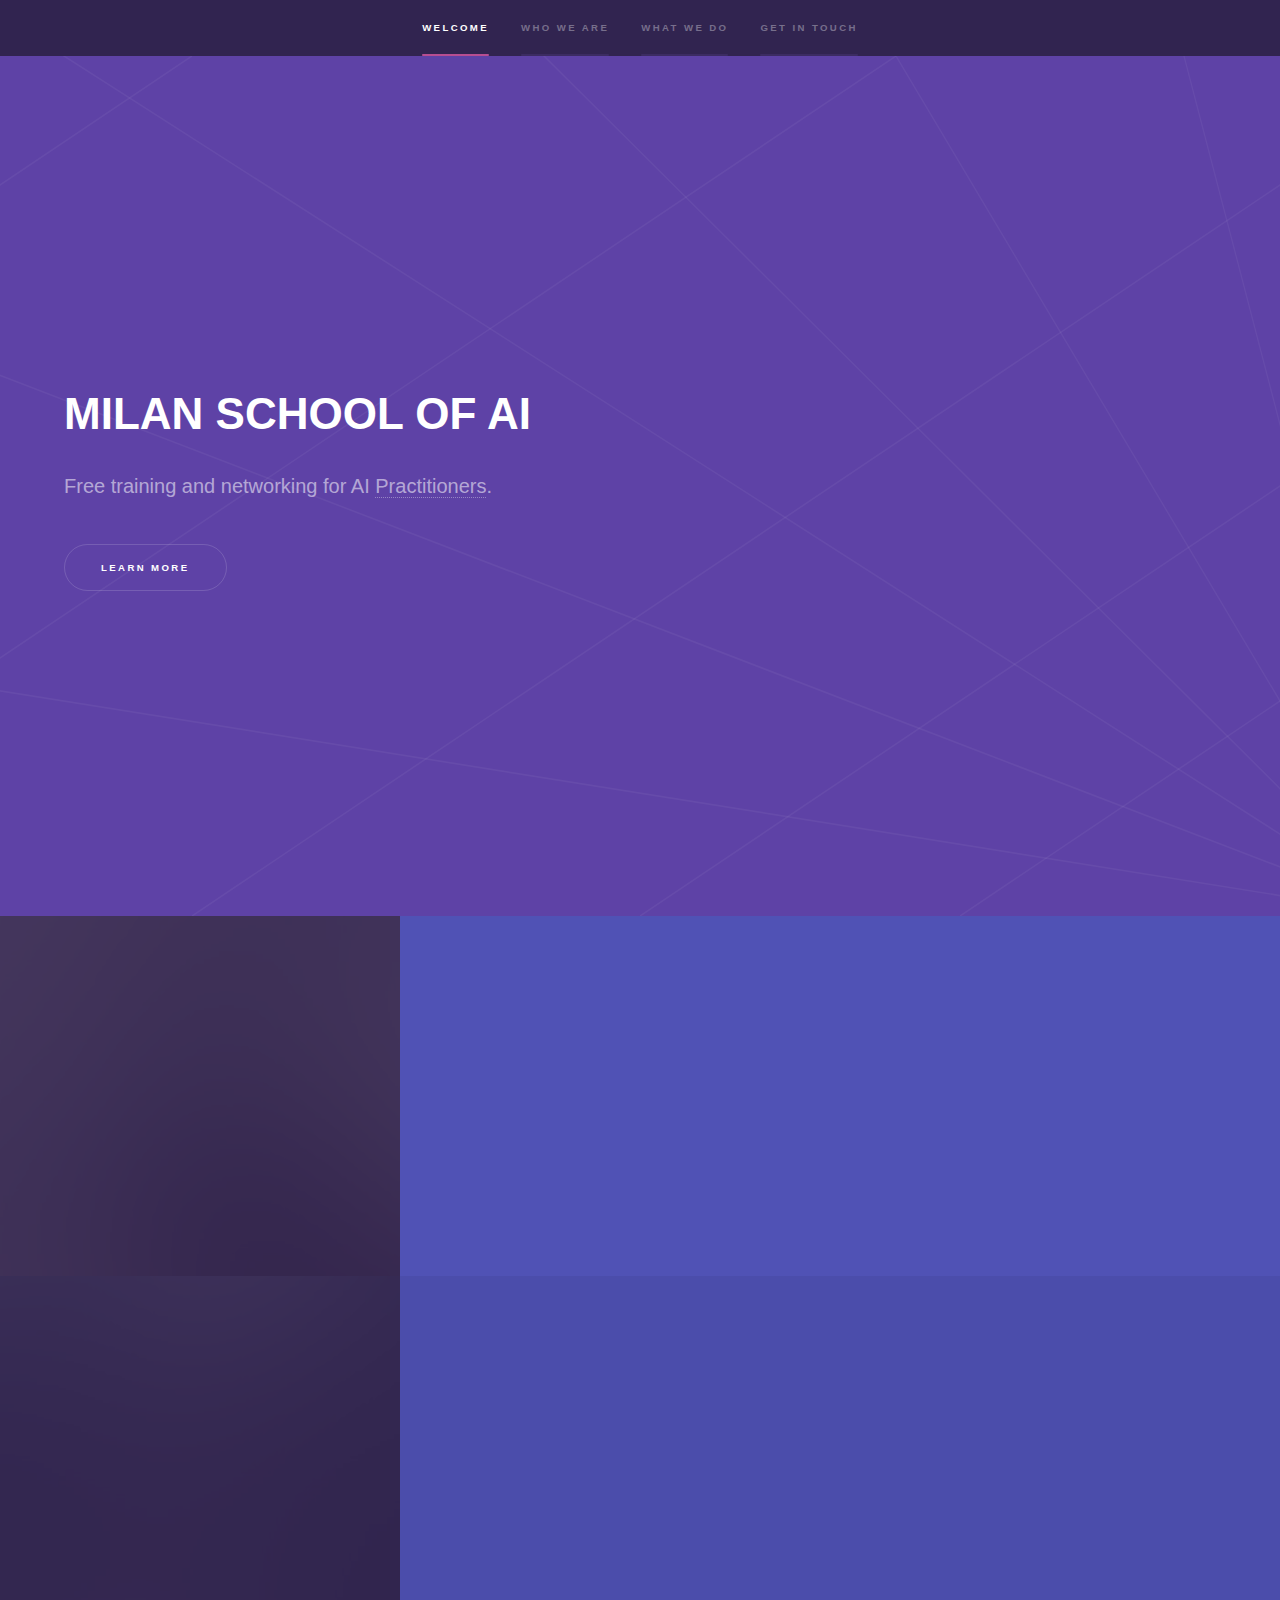
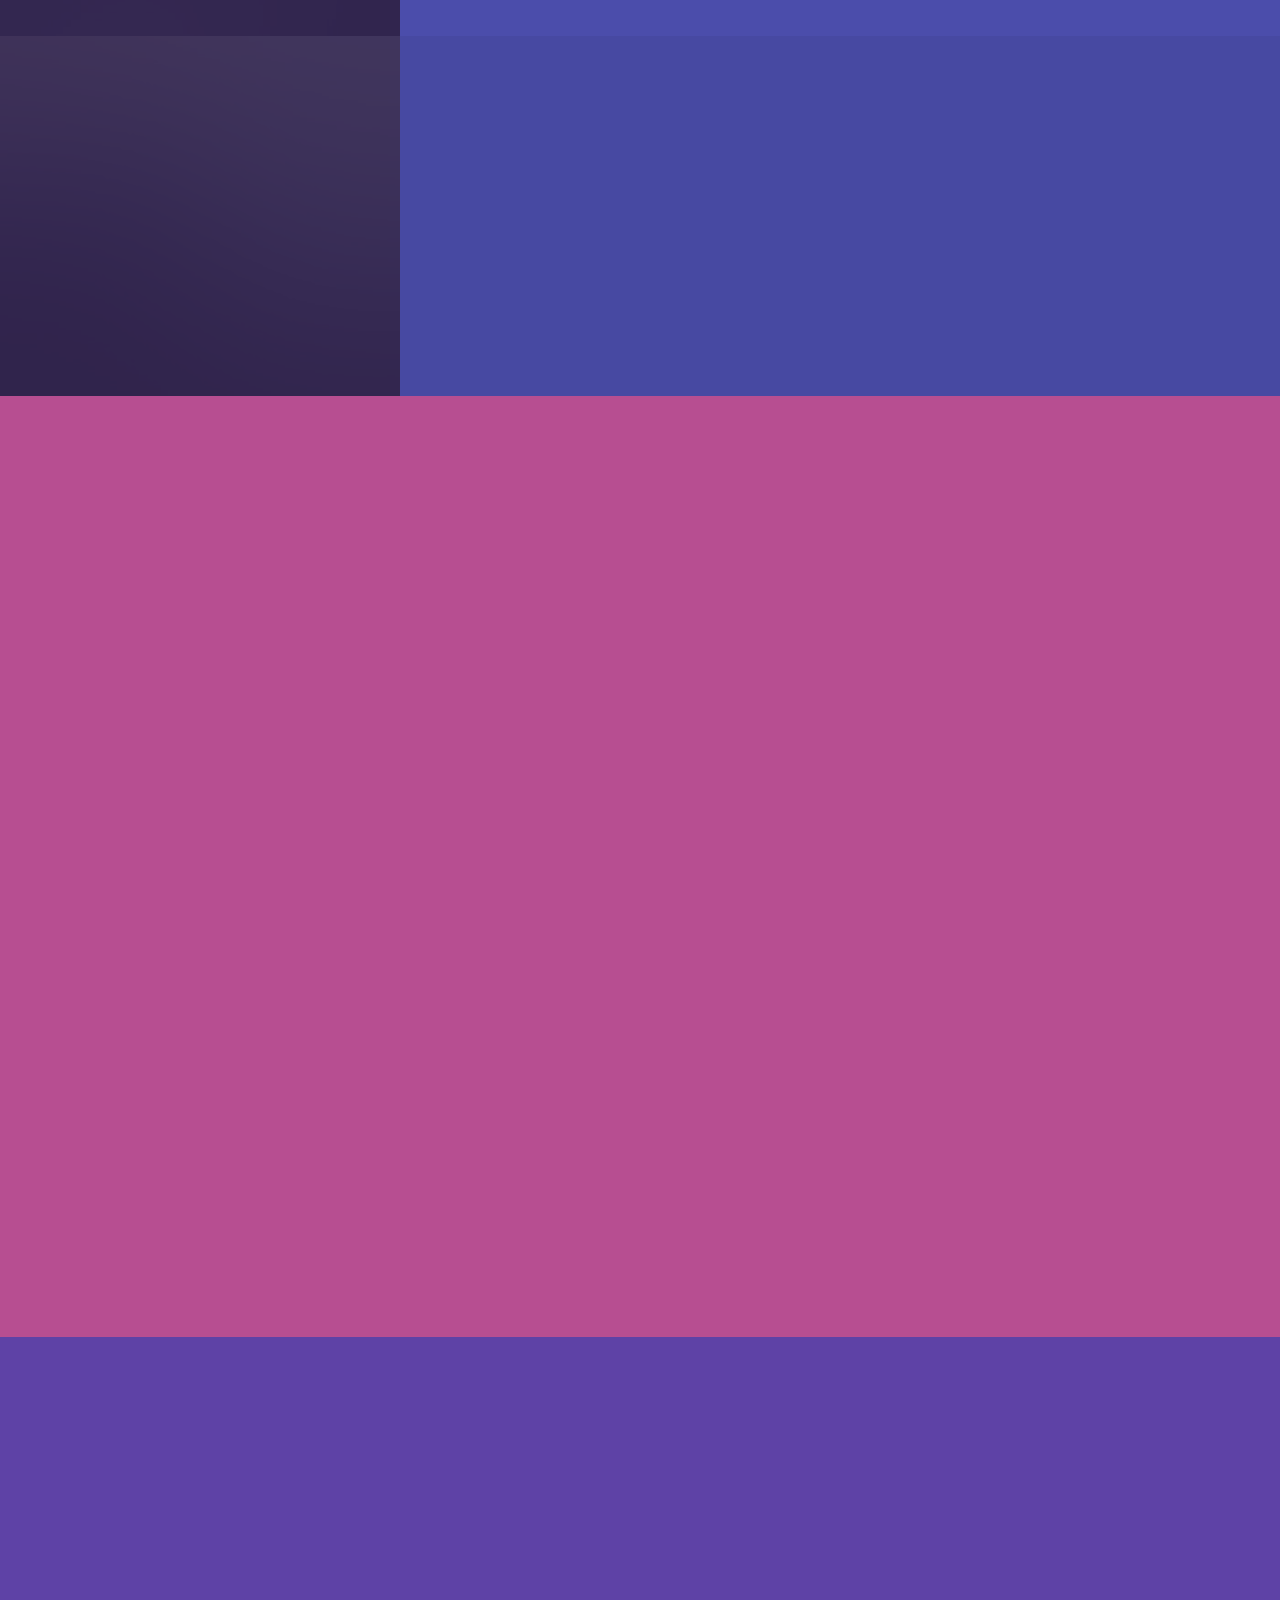
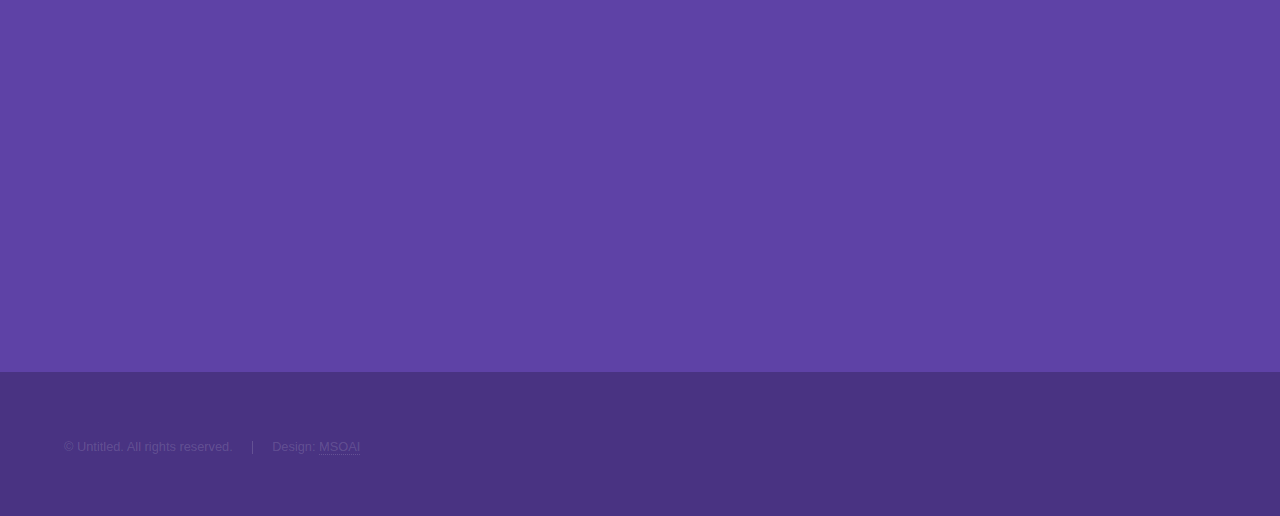
==== index.html @ 4b32faea "Update index.html" ====
<!DOCTYPE HTML>
<!--
	Hyperspace by HTML5 UP
	html5up.net | @ajlkn
	Free for personal and commercial use under the CCA 3.0 license (html5up.net/license)
-->
<html>
	<head>
		<title>MILAN SCHOOL OF AI</title>
		<meta charset="utf-8" />
		<meta name="viewport" content="width=device-width, initial-scale=1, user-scalable=no" />
		<link rel="stylesheet" href="assets/css/main.css" />
		<noscript><link rel="stylesheet" href="assets/css/noscript.css" /></noscript>
	</head>
	<body class="is-preload">

		<!-- Sidebar -->
			<section id="sidebar">
				<div class="inner">
					<nav>
						<ul>
							<li><a href="#intro">Welcome</a></li>
							<li><a href="#one">Who we are</a></li>
							<li><a href="#two">What we do</a></li>
							<li><a href="#three">Get in touch</a></li>
						</ul>
					</nav>
				</div>
			</section>

		<!-- Wrapper -->
			<div id="wrapper">

				<!-- Intro -->
					<section id="intro" class="wrapper style1 fullscreen fade-up">
						<div class="inner">
							<h1>MILAN SCHOOL OF AI</h1>
							<p>Free training and networking for AI <a href="https://www.facebook.com/groups/2125185790887697">Practitioners</a>.</p>
							<ul class="actions">
								<li><a href="#one" class="button scrolly">Learn more</a></li>
							</ul>
						</div>
					</section>

				<!-- One -->
					<section id="one" class="wrapper style2 spotlights">
						<section>
							<a href="#" class="image"><img src="images/pic01.jpg" alt="" data-position="center center" /></a>
							<div class="content">
								<div class="inner">
									<h2>Trainers</h2>
									<p> We are voluntary trainers located worldwide and working to use AI to build a better future. Our mission is to offer World Class AI education for free.</p>
									<ul class="actions">
										<li><a href="generic.html" class="button">Learn more</a></li>
									</ul>
								</div>
							</div>
						</section>
						<section>
							<a href="#" class="image"><img src="images/pic02.jpg" alt="" data-position="top center" /></a>
							<div class="content">
								<div class="inner">
									<h2>Students</h2>
									<p>We all are life long students. There is no requirements to join and follow the trainings, everyone can participate. .</p>
									<ul class="actions">
										<li><a href="generic.html" class="button">Learn more</a></li>
									</ul>
								</div>
							</div>
						</section>
						<section>
							<a href="#" class="image"><img src="images/pic03.jpg" alt="" data-position="25% 25%" /></a>
							<div class="content">
								<div class="inner">
									<h2>Supporters</h2>
									<p>School of AI offers a world-class AI education to anyone on Earth for free. Our members are our power, and your support allows us to teach our students how to make a positive impact in the world using AI technology, whether that’s through employment or entrepreneurship.</p>
									<ul class="actions">
										<li><a href="generic.html" class="button">Learn more</a></li>
									</ul>
								</div>
							</div>
						</section>
					</section>

				<!-- Two -->
					<section id="two" class="wrapper style3 fade-up">
						<div class="inner">
							<h2>What we do</h2>
							<p>We work to solve different world challenges.</p>
							<div class="features">
								<section>
									<span class="icon major fa-code"></span>
									<h3>Coding</h3>
									<p>From beginners to experts we have all. Open sources are our knowledge base.</p>
								</section>
								<section>
									<span class="icon major fa-lock"></span>
									<h3>Secure</h3>
									<p>We do not ask for any money, private info, or binding agreement. Support is voluntary based.</p>
								</section>
								<section>
									<span class="icon major fa-cog"></span>
									<h3>No settings</h3>
									<p>We do not have any requirements.</p>
								</section>
								<section>
									<span class="icon major fa-desktop"></span>
									<h3>Infrastructure</h3>
									<p>No PC?No problem, there are many books to read on the topic and we can share our PCs.</p>
								</section>
								<section>
									<span class="icon major fa-chain"></span>
									<h3>Network</h3>
									<p>Best of Milan School of AI opens the doors of worldwide School of AI networks over 1000 of trainers. A frontier in AI ecosystem.</p>
								</section>
								<section>
									<span class="icon major fa-diamond"></span>
									<h3>Resident</h3>
									<p>We started to have campuses with accomodation, soon to come to Europe.</p>
								</section>
							</div>
							<ul class="actions">
								<li><a href="generic.html" class="button">Learn more</a></li>
							</ul>
						</div>
					</section>

				<!-- Three -->
					<section id="three" class="wrapper style1 fade-up">
						<div class="inner">
							<h2>Get in touch</h2>
							<p>If you want to support, just chat or just to grab a coffee contact us.</p>
							<div class="split style1">
								<section>
									<form method="post" action="#">
										<div class="fields">
											<div class="field half">
												<label for="name">Name</label>
												<input type="text" name="name" id="name" />
											</div>
											<div class="field half">
												<label for="email">Email</label>
												<input type="text" name="email" id="email" />
											</div>
											<div class="field">
												<label for="message">Message</label>
												<textarea name="message" id="message" rows="5"></textarea>
											</div>
										</div>
										<ul class="actions">
											<li><a href="" class="button submit">Send Message</a></li>
										</ul>
									</form>
								</section>
								<section>
									<ul class="contact">
										<li>
											<h3>Address</h3>
											<span>Milan School of AI #<br />
											Milan<br />
											IT</span>
										</li>
										<li>
											<h3>Email</h3>
											<a href="#">milanschoolofai@gmail.com</a>
										</li>
										<li>
											<h3>Phone</h3>
											<span>(000) 000-0000</span>
										</li>
										<li>
											<h3>Social</h3>
											<ul class="icons">
												<li><a href="#" class="fa-twitter"><span class="label">Twitter</span></a></li>
												<li><a href="https://www.facebook.com/groups/2125185790887697" class="fa-facebook"><span class="label">Facebook</span></a></li>
												<li><a href="#" class="fa-github"><span class="label">GitHub</span></a></li>
												<li><a href="#" class="fa-instagram"><span class="label">Instagram</span></a></li>
												<li><a href="#" class="fa-linkedin"><span class="label">LinkedIn</span></a></li>
											</ul>
										</li>
									</ul>
								</section>
							</div>
						</div>
					</section>

			</div>

		<!-- Footer -->
			<footer id="footer" class="wrapper style1-alt">
				<div class="inner">
					<ul class="menu">
						<li>&copy; Untitled. All rights reserved.</li><li>Design: <a href="http://milanschoolofai.com">MSOAI</a></li>
					</ul>
				</div>
			</footer>

		<!-- Scripts -->
			<script src="assets/js/jquery.min.js"></script>
			<script src="assets/js/jquery.scrollex.min.js"></script>
			<script src="assets/js/jquery.scrolly.min.js"></script>
			<script src="assets/js/browser.min.js"></script>
			<script src="assets/js/breakpoints.min.js"></script>
			<script src="assets/js/util.js"></script>
			<script src="assets/js/main.js"></script>

	</body>
</html>
---- assets/css/main.css ----
@import url(font-awesome.min.css);

/*
	Hyperspace by HTML5 UP
	html5up.net | @ajlkn
	Free for personal and commercial use under the CCA 3.0 license (html5up.net/license)
*/

html, body, div, span, applet, object,
iframe, h1, h2, h3, h4, h5, h6, p, blockquote,
pre, a, abbr, acronym, address, big, cite,
code, del, dfn, em, img, ins, kbd, q, s, samp,
small, strike, strong, sub, sup, tt, var, b,
u, i, center, dl, dt, dd, ol, ul, li, fieldset,
form, label, legend, table, caption, tbody,
tfoot, thead, tr, th, td, article, aside,
canvas, details, embed, figure, figcaption,
footer, header, hgroup, menu, nav, output, ruby,
section, summary, time, mark, audio, video {
	margin: 0;
	padding: 0;
	border: 0;
	font-size: 100%;
	font: inherit;
	vertical-align: baseline;}

article, aside, details, figcaption, figure,
footer, header, hgroup, menu, nav, section {
	display: block;}

body {
	line-height: 1;
}

ol, ul {
	list-style: none;
}

blockquote, q {
	quotes: none;
}

	blockquote:before, blockquote:after, q:before, q:after {
		content: '';
		content: none;
	}

table {
	border-collapse: collapse;
	border-spacing: 0;
}

body {
	-webkit-text-size-adjust: none;
}

mark {
	background-color: transparent;
	color: inherit;
}

input::-moz-focus-inner {
	border: 0;
	padding: 0;
}

input, select, textarea {
	-moz-appearance: none;
	-webkit-appearance: none;
	-ms-appearance: none;
	appearance: none;
}

/* Basic */

	@-ms-viewport {
		width: device-width;
	}

	body {
		-ms-overflow-style: scrollbar;
	}

	@media screen and (max-width: 480px) {

		html, body {
			min-width: 320px;
		}

	}

	html {
		box-sizing: border-box;
	}

	*, *:before, *:after {
		box-sizing: inherit;
	}

	body {
		background: #312450;
	}

		body.is-preload *, body.is-preload *:before, body.is-preload *:after {
			-moz-animation: none !important;
			-webkit-animation: none !important;
			-ms-animation: none !important;
			animation: none !important;
			-moz-transition: none !important;
			-webkit-transition: none !important;
			-ms-transition: none !important;
			transition: none !important;
		}

/* Type */

	body, input, select, textarea {
		color: rgba(255, 255, 255, 0.55);
		font-family: Arial, Helvetica, sans-serif;
		font-size: 16.5pt;
		font-weight: normal;
		line-height: 1.75;
	}

		@media screen and (max-width: 1680px) {

			body, input, select, textarea {
				font-size: 13pt;
			}

		}

		@media screen and (max-width: 1280px) {

			body, input, select, textarea {
				font-size: 12pt;
			}

		}

		@media screen and (max-width: 360px) {

			body, input, select, textarea {
				font-size: 11pt;
			}

		}

	a {
		-moz-transition: color 0.2s ease, border-bottom-color 0.2s ease;
		-webkit-transition: color 0.2s ease, border-bottom-color 0.2s ease;
		-ms-transition: color 0.2s ease, border-bottom-color 0.2s ease;
		transition: color 0.2s ease, border-bottom-color 0.2s ease;
		border-bottom: dotted 1px rgba(255, 255, 255, 0.35);
		color: inherit;
		text-decoration: none;
	}

		a:hover {
			border-bottom-color: transparent;
			color: #ffffff;
		}

	strong, b {
		color: #ffffff;
		font-weight: bold;
	}

	em, i {
		font-style: italic;
	}

	p {
		margin: 0 0 2em 0;
	}

	h1, h2, h3, h4, h5, h6 {
		color: #ffffff;
		font-weight: bold;
		line-height: 1.5;
		margin: 0 0 0.5em 0;
	}

		h1 a, h2 a, h3 a, h4 a, h5 a, h6 a {
			color: inherit;
			text-decoration: none;
		}

	h1 {
		font-size: 2.75em;
	}

		h1.major {
			margin: 0 0 1.3em 0;
			position: relative;
			padding-bottom: 0.35em;
		}

			h1.major:after {
				background-image: -moz-linear-gradient(to right, #5e42a6, #b74e91);
				background-image: -webkit-linear-gradient(to right, #5e42a6, #b74e91);
				background-image: -ms-linear-gradient(to right, #5e42a6, #b74e91);
				background-image: linear-gradient(to right, #5e42a6, #b74e91);
				-moz-transition: max-width 0.2s ease;
				-webkit-transition: max-width 0.2s ease;
				-ms-transition: max-width 0.2s ease;
				transition: max-width 0.2s ease;
				border-radius: 0.2em;
				bottom: 0;
				content: '';
				height: 0.05em;
				position: absolute;
				right: 0;
				width: 100%;
			}

	h2 {
		font-size: 1.75em;
	}

	h3 {
		font-size: 1.1em;
	}

	h4 {
		font-size: 1em;
	}

	h5 {
		font-size: 0.8em;
	}

	h6 {
		font-size: 0.6em;
	}

	@media screen and (max-width: 736px) {

		h1 {
			font-size: 2em;
		}

		h2 {
			font-size: 1.25em;
		}

		h3 {
			font-size: 1em;
		}

		h4 {
			font-size: 0.8em;
		}

		h5 {
			font-size: 0.6em;
		}

		h6 {
			font-size: 0.6em;
		}

	}

	sub {
		font-size: 0.8em;
		position: relative;
		top: 0.5em;
	}

	sup {
		font-size: 0.8em;
		position: relative;
		top: -0.5em;
	}

	blockquote {
		border-left: solid 4px rgba(255, 255, 255, 0.15);
		font-style: italic;
		margin: 0 0 2em 0;
		padding: 0.5em 0 0.5em 2em;
	}

	code {
		background: rgba(255, 255, 255, 0.05);
		border-radius: 0.25em;
		border: solid 1px rgba(255, 255, 255, 0.15);
		font-family: "Courier New", monospace;
		font-size: 0.9em;
		margin: 0 0.25em;
		padding: 0.25em 0.65em;
	}

	pre {
		-webkit-overflow-scrolling: touch;
		font-family: "Courier New", monospace;
		font-size: 0.9em;
		margin: 0 0 2em 0;
	}

		pre code {
			display: block;
			line-height: 1.75em;
			padding: 1em 1.5em;
			overflow-x: auto;
		}

	hr {
		border: 0;
		border-bottom: solid 1px rgba(255, 255, 255, 0.15);
		margin: 2em 0;
	}

		hr.major {
			margin: 3em 0;
		}

	.align-left {
		text-align: left;
	}

	.align-center {
		text-align: center;
	}

	.align-right {
		text-align: right;
	}

/* Row */

	.row {
		display: flex;
		flex-wrap: wrap;
		box-sizing: border-box;
		align-items: stretch;
	}

		.row > * {
			box-sizing: border-box;
		}

		.row.gtr-uniform > * > :last-child {
			margin-bottom: 0;
		}

		.row.aln-left {
			justify-content: flex-start;
		}

		.row.aln-center {
			justify-content: center;
		}

		.row.aln-right {
			justify-content: flex-end;
		}

		.row.aln-top {
			align-items: flex-start;
		}

		.row.aln-middle {
			align-items: center;
		}

		.row.aln-bottom {
			align-items: flex-end;
		}

		.row > .imp {
			order: -1;
		}

		.row > .col-1 {
			width: 8.3333333333%;
		}

		.row > .off-1 {
			margin-left: 8.3333333333%;
		}

		.row > .col-2 {
			width: 16.6666666667%;
		}

		.row > .off-2 {
			margin-left: 16.6666666667%;
		}

		.row > .col-3 {
			width: 25%;
		}

		.row > .off-3 {
			margin-left: 25%;
		}

		.row > .col-4 {
			width: 33.3333333333%;
		}

		.row > .off-4 {
			margin-left: 33.3333333333%;
		}

		.row > .col-5 {
			width: 41.6666666667%;
		}

		.row > .off-5 {
			margin-left: 41.6666666667%;
		}

		.row > .col-6 {
			width: 50%;
		}

		.row > .off-6 {
			margin-left: 50%;
		}

		.row > .col-7 {
			width: 58.3333333333%;
		}

		.row > .off-7 {
			margin-left: 58.3333333333%;
		}

		.row > .col-8 {
			width: 66.6666666667%;
		}

		.row > .off-8 {
			margin-left: 66.6666666667%;
		}

		.row > .col-9 {
			width: 75%;
		}

		.row > .off-9 {
			margin-left: 75%;
		}

		.row > .col-10 {
			width: 83.3333333333%;
		}

		.row > .off-10 {
			margin-left: 83.3333333333%;
		}

		.row > .col-11 {
			width: 91.6666666667%;
		}

		.row > .off-11 {
			margin-left: 91.6666666667%;
		}

		.row > .col-12 {
			width: 100%;
		}

		.row > .off-12 {
			margin-left: 100%;
		}

		.row.gtr-0 {
			margin-top: 0;
			margin-left: 0em;
		}

			.row.gtr-0 > * {
				padding: 0 0 0 0em;
			}

			.row.gtr-0.gtr-uniform {
				margin-top: 0em;
			}

				.row.gtr-0.gtr-uniform > * {
					padding-top: 0em;
				}

		.row.gtr-25 {
			margin-top: 0;
			margin-left: -0.375em;
		}

			.row.gtr-25 > * {
				padding: 0 0 0 0.375em;
			}

			.row.gtr-25.gtr-uniform {
				margin-top: -0.375em;
			}

				.row.gtr-25.gtr-uniform > * {
					padding-top: 0.375em;
				}

		.row.gtr-50 {
			margin-top: 0;
			margin-left: -0.75em;
		}

			.row.gtr-50 > * {
				padding: 0 0 0 0.75em;
			}

			.row.gtr-50.gtr-uniform {
				margin-top: -0.75em;
			}

				.row.gtr-50.gtr-uniform > * {
					padding-top: 0.75em;
				}

		.row {
			margin-top: 0;
			margin-left: -1.5em;
		}

			.row > * {
				padding: 0 0 0 1.5em;
			}

			.row.gtr-uniform {
				margin-top: -1.5em;
			}

				.row.gtr-uniform > * {
					padding-top: 1.5em;
				}

		.row.gtr-150 {
			margin-top: 0;
			margin-left: -2.25em;
		}

			.row.gtr-150 > * {
				padding: 0 0 0 2.25em;
			}

			.row.gtr-150.gtr-uniform {
				margin-top: -2.25em;
			}

				.row.gtr-150.gtr-uniform > * {
					padding-top: 2.25em;
				}

		.row.gtr-200 {
			margin-top: 0;
			margin-left: -3em;
		}

			.row.gtr-200 > * {
				padding: 0 0 0 3em;
			}

			.row.gtr-200.gtr-uniform {
				margin-top: -3em;
			}

				.row.gtr-200.gtr-uniform > * {
					padding-top: 3em;
				}

		@media screen and (max-width: 1680px) {

			.row {
				display: flex;
				flex-wrap: wrap;
				box-sizing: border-box;
				align-items: stretch;
			}

				.row > * {
					box-sizing: border-box;
				}

				.row.gtr-uniform > * > :last-child {
					margin-bottom: 0;
				}

				.row.aln-left {
					justify-content: flex-start;
				}

				.row.aln-center {
					justify-content: center;
				}

				.row.aln-right {
					justify-content: flex-end;
				}

				.row.aln-top {
					align-items: flex-start;
				}

				.row.aln-middle {
					align-items: center;
				}

				.row.aln-bottom {
					align-items: flex-end;
				}

				.row > .imp-xlarge {
					order: -1;
				}

				.row > .col-1-xlarge {
					width: 8.3333333333%;
				}

				.row > .off-1-xlarge {
					margin-left: 8.3333333333%;
				}

				.row > .col-2-xlarge {
					width: 16.6666666667%;
				}

				.row > .off-2-xlarge {
					margin-left: 16.6666666667%;
				}

				.row > .col-3-xlarge {
					width: 25%;
				}

				.row > .off-3-xlarge {
					margin-left: 25%;
				}

				.row > .col-4-xlarge {
					width: 33.3333333333%;
				}

				.row > .off-4-xlarge {
					margin-left: 33.3333333333%;
				}

				.row > .col-5-xlarge {
					width: 41.6666666667%;
				}

				.row > .off-5-xlarge {
					margin-left: 41.6666666667%;
				}

				.row > .col-6-xlarge {
					width: 50%;
				}

				.row > .off-6-xlarge {
					margin-left: 50%;
				}

				.row > .col-7-xlarge {
					width: 58.3333333333%;
				}

				.row > .off-7-xlarge {
					margin-left: 58.3333333333%;
				}

				.row > .col-8-xlarge {
					width: 66.6666666667%;
				}

				.row > .off-8-xlarge {
					margin-left: 66.6666666667%;
				}

				.row > .col-9-xlarge {
					width: 75%;
				}

				.row > .off-9-xlarge {
					margin-left: 75%;
				}

				.row > .col-10-xlarge {
					width: 83.3333333333%;
				}

				.row > .off-10-xlarge {
					margin-left: 83.3333333333%;
				}

				.row > .col-11-xlarge {
					width: 91.6666666667%;
				}

				.row > .off-11-xlarge {
					margin-left: 91.6666666667%;
				}

				.row > .col-12-xlarge {
					width: 100%;
				}

				.row > .off-12-xlarge {
					margin-left: 100%;
				}

				.row.gtr-0 {
					margin-top: 0;
					margin-left: 0em;
				}

					.row.gtr-0 > * {
						padding: 0 0 0 0em;
					}

					.row.gtr-0.gtr-uniform {
						margin-top: 0em;
					}

						.row.gtr-0.gtr-uniform > * {
							padding-top: 0em;
						}

				.row.gtr-25 {
					margin-top: 0;
					margin-left: -0.375em;
				}

					.row.gtr-25 > * {
						padding: 0 0 0 0.375em;
					}

					.row.gtr-25.gtr-uniform {
						margin-top: -0.375em;
					}

						.row.gtr-25.gtr-uniform > * {
							padding-top: 0.375em;
						}

				.row.gtr-50 {
					margin-top: 0;
					margin-left: -0.75em;
				}

					.row.gtr-50 > * {
						padding: 0 0 0 0.75em;
					}

					.row.gtr-50.gtr-uniform {
						margin-top: -0.75em;
					}

						.row.gtr-50.gtr-uniform > * {
							padding-top: 0.75em;
						}

				.row {
					margin-top: 0;
					margin-left: -1.5em;
				}

					.row > * {
						padding: 0 0 0 1.5em;
					}

					.row.gtr-uniform {
						margin-top: -1.5em;
					}

						.row.gtr-uniform > * {
							padding-top: 1.5em;
						}

				.row.gtr-150 {
					margin-top: 0;
					margin-left: -2.25em;
				}

					.row.gtr-150 > * {
						padding: 0 0 0 2.25em;
					}

					.row.gtr-150.gtr-uniform {
						margin-top: -2.25em;
					}

						.row.gtr-150.gtr-uniform > * {
							padding-top: 2.25em;
						}

				.row.gtr-200 {
					margin-top: 0;
					margin-left: -3em;
				}

					.row.gtr-200 > * {
						padding: 0 0 0 3em;
					}

					.row.gtr-200.gtr-uniform {
						margin-top: -3em;
					}

						.row.gtr-200.gtr-uniform > * {
							padding-top: 3em;
						}

		}

		@media screen and (max-width: 1280px) {

			.row {
				display: flex;
				flex-wrap: wrap;
				box-sizing: border-box;
				align-items: stretch;
			}

				.row > * {
					box-sizing: border-box;
				}

				.row.gtr-uniform > * > :last-child {
					margin-bottom: 0;
				}

				.row.aln-left {
					justify-content: flex-start;
				}

				.row.aln-center {
					justify-content: center;
				}

				.row.aln-right {
					justify-content: flex-end;
				}

				.row.aln-top {
					align-items: flex-start;
				}

				.row.aln-middle {
					align-items: center;
				}

				.row.aln-bottom {
					align-items: flex-end;
				}

				.row > .imp-large {
					order: -1;
				}

				.row > .col-1-large {
					width: 8.3333333333%;
				}

				.row > .off-1-large {
					margin-left: 8.3333333333%;
				}

				.row > .col-2-large {
					width: 16.6666666667%;
				}

				.row > .off-2-large {
					margin-left: 16.6666666667%;
				}

				.row > .col-3-large {
					width: 25%;
				}

				.row > .off-3-large {
					margin-left: 25%;
				}

				.row > .col-4-large {
					width: 33.3333333333%;
				}

				.row > .off-4-large {
					margin-left: 33.3333333333%;
				}

				.row > .col-5-large {
					width: 41.6666666667%;
				}

				.row > .off-5-large {
					margin-left: 41.6666666667%;
				}

				.row > .col-6-large {
					width: 50%;
				}

				.row > .off-6-large {
					margin-left: 50%;
				}

				.row > .col-7-large {
					width: 58.3333333333%;
				}

				.row > .off-7-large {
					margin-left: 58.3333333333%;
				}

				.row > .col-8-large {
					width: 66.6666666667%;
				}

				.row > .off-8-large {
					margin-left: 66.6666666667%;
				}

				.row > .col-9-large {
					width: 75%;
				}

				.row > .off-9-large {
					margin-left: 75%;
				}

				.row > .col-10-large {
					width: 83.3333333333%;
				}

				.row > .off-10-large {
					margin-left: 83.3333333333%;
				}

				.row > .col-11-large {
					width: 91.6666666667%;
				}

				.row > .off-11-large {
					margin-left: 91.6666666667%;
				}

				.row > .col-12-large {
					width: 100%;
				}

				.row > .off-12-large {
					margin-left: 100%;
				}

				.row.gtr-0 {
					margin-top: 0;
					margin-left: 0em;
				}

					.row.gtr-0 > * {
						padding: 0 0 0 0em;
					}

					.row.gtr-0.gtr-uniform {
						margin-top: 0em;
					}

						.row.gtr-0.gtr-uniform > * {
							padding-top: 0em;
						}

				.row.gtr-25 {
					margin-top: 0;
					margin-left: -0.375em;
				}

					.row.gtr-25 > * {
						padding: 0 0 0 0.375em;
					}

					.row.gtr-25.gtr-uniform {
						margin-top: -0.375em;
					}

						.row.gtr-25.gtr-uniform > * {
							padding-top: 0.375em;
						}

				.row.gtr-50 {
					margin-top: 0;
					margin-left: -0.75em;
				}

					.row.gtr-50 > * {
						padding: 0 0 0 0.75em;
					}

					.row.gtr-50.gtr-uniform {
						margin-top: -0.75em;
					}

						.row.gtr-50.gtr-uniform > * {
							padding-top: 0.75em;
						}

				.row {
					margin-top: 0;
					margin-left: -1.5em;
				}

					.row > * {
						padding: 0 0 0 1.5em;
					}

					.row.gtr-uniform {
						margin-top: -1.5em;
					}

						.row.gtr-uniform > * {
							padding-top: 1.5em;
						}

				.row.gtr-150 {
					margin-top: 0;
					margin-left: -2.25em;
				}

					.row.gtr-150 > * {
						padding: 0 0 0 2.25em;
					}

					.row.gtr-150.gtr-uniform {
						margin-top: -2.25em;
					}

						.row.gtr-150.gtr-uniform > * {
							padding-top: 2.25em;
						}

				.row.gtr-200 {
					margin-top: 0;
					margin-left: -3em;
				}

					.row.gtr-200 > * {
						padding: 0 0 0 3em;
					}

					.row.gtr-200.gtr-uniform {
						margin-top: -3em;
					}

						.row.gtr-200.gtr-uniform > * {
							padding-top: 3em;
						}

		}

		@media screen and (max-width: 980px) {

			.row {
				display: flex;
				flex-wrap: wrap;
				box-sizing: border-box;
				align-items: stretch;
			}

				.row > * {
					box-sizing: border-box;
				}

				.row.gtr-uniform > * > :last-child {
					margin-bottom: 0;
				}

				.row.aln-left {
					justify-content: flex-start;
				}

				.row.aln-center {
					justify-content: center;
				}

				.row.aln-right {
					justify-content: flex-end;
				}

				.row.aln-top {
					align-items: flex-start;
				}

				.row.aln-middle {
					align-items: center;
				}

				.row.aln-bottom {
					align-items: flex-end;
				}

				.row > .imp-medium {
					order: -1;
				}

				.row > .col-1-medium {
					width: 8.3333333333%;
				}

				.row > .off-1-medium {
					margin-left: 8.3333333333%;
				}

				.row > .col-2-medium {
					width: 16.6666666667%;
				}

				.row > .off-2-medium {
					margin-left: 16.6666666667%;
				}

				.row > .col-3-medium {
					width: 25%;
				}

				.row > .off-3-medium {
					margin-left: 25%;
				}

				.row > .col-4-medium {
					width: 33.3333333333%;
				}

				.row > .off-4-medium {
					margin-left: 33.3333333333%;
				}

				.row > .col-5-medium {
					width: 41.6666666667%;
				}

				.row > .off-5-medium {
					margin-left: 41.6666666667%;
				}

				.row > .col-6-medium {
					width: 50%;
				}

				.row > .off-6-medium {
					margin-left: 50%;
				}

				.row > .col-7-medium {
					width: 58.3333333333%;
				}

				.row > .off-7-medium {
					margin-left: 58.3333333333%;
				}

				.row > .col-8-medium {
					width: 66.6666666667%;
				}

				.row > .off-8-medium {
					margin-left: 66.6666666667%;
				}

				.row > .col-9-medium {
					width: 75%;
				}

				.row > .off-9-medium {
					margin-left: 75%;
				}

				.row > .col-10-medium {
					width: 83.3333333333%;
				}

				.row > .off-10-medium {
					margin-left: 83.3333333333%;
				}

				.row > .col-11-medium {
					width: 91.6666666667%;
				}

				.row > .off-11-medium {
					margin-left: 91.6666666667%;
				}

				.row > .col-12-medium {
					width: 100%;
				}

				.row > .off-12-medium {
					margin-left: 100%;
				}

				.row.gtr-0 {
					margin-top: 0;
					margin-left: 0em;
				}

					.row.gtr-0 > * {
						padding: 0 0 0 0em;
					}

					.row.gtr-0.gtr-uniform {
						margin-top: 0em;
					}

						.row.gtr-0.gtr-uniform > * {
							padding-top: 0em;
						}

				.row.gtr-25 {
					margin-top: 0;
					margin-left: -0.375em;
				}

					.row.gtr-25 > * {
						padding: 0 0 0 0.375em;
					}

					.row.gtr-25.gtr-uniform {
						margin-top: -0.375em;
					}

						.row.gtr-25.gtr-uniform > * {
							padding-top: 0.375em;
						}

				.row.gtr-50 {
					margin-top: 0;
					margin-left: -0.75em;
				}

					.row.gtr-50 > * {
						padding: 0 0 0 0.75em;
					}

					.row.gtr-50.gtr-uniform {
						margin-top: -0.75em;
					}

						.row.gtr-50.gtr-uniform > * {
							padding-top: 0.75em;
						}

				.row {
					margin-top: 0;
					margin-left: -1.5em;
				}

					.row > * {
						padding: 0 0 0 1.5em;
					}

					.row.gtr-uniform {
						margin-top: -1.5em;
					}

						.row.gtr-uniform > * {
							padding-top: 1.5em;
						}

				.row.gtr-150 {
					margin-top: 0;
					margin-left: -2.25em;
				}

					.row.gtr-150 > * {
						padding: 0 0 0 2.25em;
					}

					.row.gtr-150.gtr-uniform {
						margin-top: -2.25em;
					}

						.row.gtr-150.gtr-uniform > * {
							padding-top: 2.25em;
						}

				.row.gtr-200 {
					margin-top: 0;
					margin-left: -3em;
				}

					.row.gtr-200 > * {
						padding: 0 0 0 3em;
					}

					.row.gtr-200.gtr-uniform {
						margin-top: -3em;
					}

						.row.gtr-200.gtr-uniform > * {
							padding-top: 3em;
						}

		}

		@media screen and (max-width: 736px) {

			.row {
				display: flex;
				flex-wrap: wrap;
				box-sizing: border-box;
				align-items: stretch;
			}

				.row > * {
					box-sizing: border-box;
				}

				.row.gtr-uniform > * > :last-child {
					margin-bottom: 0;
				}

				.row.aln-left {
					justify-content: flex-start;
				}

				.row.aln-center {
					justify-content: center;
				}

				.row.aln-right {
					justify-content: flex-end;
				}

				.row.aln-top {
					align-items: flex-start;
				}

				.row.aln-middle {
					align-items: center;
				}

				.row.aln-bottom {
					align-items: flex-end;
				}

				.row > .imp-small {
					order: -1;
				}

				.row > .col-1-small {
					width: 8.3333333333%;
				}

				.row > .off-1-small {
					margin-left: 8.3333333333%;
				}

				.row > .col-2-small {
					width: 16.6666666667%;
				}

				.row > .off-2-small {
					margin-left: 16.6666666667%;
				}

				.row > .col-3-small {
					width: 25%;
				}

				.row > .off-3-small {
					margin-left: 25%;
				}

				.row > .col-4-small {
					width: 33.3333333333%;
				}

				.row > .off-4-small {
					margin-left: 33.3333333333%;
				}

				.row > .col-5-small {
					width: 41.6666666667%;
				}

				.row > .off-5-small {
					margin-left: 41.6666666667%;
				}

				.row > .col-6-small {
					width: 50%;
				}

				.row > .off-6-small {
					margin-left: 50%;
				}

				.row > .col-7-small {
					width: 58.3333333333%;
				}

				.row > .off-7-small {
					margin-left: 58.3333333333%;
				}

				.row > .col-8-small {
					width: 66.6666666667%;
				}

				.row > .off-8-small {
					margin-left: 66.6666666667%;
				}

				.row > .col-9-small {
					width: 75%;
				}

				.row > .off-9-small {
					margin-left: 75%;
				}

				.row > .col-10-small {
					width: 83.3333333333%;
				}

				.row > .off-10-small {
					margin-left: 83.3333333333%;
				}

				.row > .col-11-small {
					width: 91.6666666667%;
				}

				.row > .off-11-small {
					margin-left: 91.6666666667%;
				}

				.row > .col-12-small {
					width: 100%;
				}

				.row > .off-12-small {
					margin-left: 100%;
				}

				.row.gtr-0 {
					margin-top: 0;
					margin-left: 0em;
				}

					.row.gtr-0 > * {
						padding: 0 0 0 0em;
					}

					.row.gtr-0.gtr-uniform {
						margin-top: 0em;
					}

						.row.gtr-0.gtr-uniform > * {
							padding-top: 0em;
						}

				.row.gtr-25 {
					margin-top: 0;
					margin-left: -0.375em;
				}

					.row.gtr-25 > * {
						padding: 0 0 0 0.375em;
					}

					.row.gtr-25.gtr-uniform {
						margin-top: -0.375em;
					}

						.row.gtr-25.gtr-uniform > * {
							padding-top: 0.375em;
						}

				.row.gtr-50 {
					margin-top: 0;
					margin-left: -0.75em;
				}

					.row.gtr-50 > * {
						padding: 0 0 0 0.75em;
					}

					.row.gtr-50.gtr-uniform {
						margin-top: -0.75em;
					}

						.row.gtr-50.gtr-uniform > * {
							padding-top: 0.75em;
						}

				.row {
					margin-top: 0;
					margin-left: -1.5em;
				}

					.row > * {
						padding: 0 0 0 1.5em;
					}

					.row.gtr-uniform {
						margin-top: -1.5em;
					}

						.row.gtr-uniform > * {
							padding-top: 1.5em;
						}

				.row.gtr-150 {
					margin-top: 0;
					margin-left: -2.25em;
				}

					.row.gtr-150 > * {
						padding: 0 0 0 2.25em;
					}

					.row.gtr-150.gtr-uniform {
						margin-top: -2.25em;
					}

						.row.gtr-150.gtr-uniform > * {
							padding-top: 2.25em;
						}

				.row.gtr-200 {
					margin-top: 0;
					margin-left: -3em;
				}

					.row.gtr-200 > * {
						padding: 0 0 0 3em;
					}

					.row.gtr-200.gtr-uniform {
						margin-top: -3em;
					}

						.row.gtr-200.gtr-uniform > * {
							padding-top: 3em;
						}

		}

		@media screen and (max-width: 480px) {

			.row {
				display: flex;
				flex-wrap: wrap;
				box-sizing: border-box;
				align-items: stretch;
			}

				.row > * {
					box-sizing: border-box;
				}

				.row.gtr-uniform > * > :last-child {
					margin-bottom: 0;
				}

				.row.aln-left {
					justify-content: flex-start;
				}

				.row.aln-center {
					justify-content: center;
				}

				.row.aln-right {
					justify-content: flex-end;
				}

				.row.aln-top {
					align-items: flex-start;
				}

				.row.aln-middle {
					align-items: center;
				}

				.row.aln-bottom {
					align-items: flex-end;
				}

				.row > .imp-xsmall {
					order: -1;
				}

				.row > .col-1-xsmall {
					width: 8.3333333333%;
				}

				.row > .off-1-xsmall {
					margin-left: 8.3333333333%;
				}

				.row > .col-2-xsmall {
					width: 16.6666666667%;
				}

				.row > .off-2-xsmall {
					margin-left: 16.6666666667%;
				}

				.row > .col-3-xsmall {
					width: 25%;
				}

				.row > .off-3-xsmall {
					margin-left: 25%;
				}

				.row > .col-4-xsmall {
					width: 33.3333333333%;
				}

				.row > .off-4-xsmall {
					margin-left: 33.3333333333%;
				}

				.row > .col-5-xsmall {
					width: 41.6666666667%;
				}

				.row > .off-5-xsmall {
					margin-left: 41.6666666667%;
				}

				.row > .col-6-xsmall {
					width: 50%;
				}

				.row > .off-6-xsmall {
					margin-left: 50%;
				}

				.row > .col-7-xsmall {
					width: 58.3333333333%;
				}

				.row > .off-7-xsmall {
					margin-left: 58.3333333333%;
				}

				.row > .col-8-xsmall {
					width: 66.6666666667%;
				}

				.row > .off-8-xsmall {
					margin-left: 66.6666666667%;
				}

				.row > .col-9-xsmall {
					width: 75%;
				}

				.row > .off-9-xsmall {
					margin-left: 75%;
				}

				.row > .col-10-xsmall {
					width: 83.3333333333%;
				}

				.row > .off-10-xsmall {
					margin-left: 83.3333333333%;
				}

				.row > .col-11-xsmall {
					width: 91.6666666667%;
				}

				.row > .off-11-xsmall {
					margin-left: 91.6666666667%;
				}

				.row > .col-12-xsmall {
					width: 100%;
				}

				.row > .off-12-xsmall {
					margin-left: 100%;
				}

				.row.gtr-0 {
					margin-top: 0;
					margin-left: 0em;
				}

					.row.gtr-0 > * {
						padding: 0 0 0 0em;
					}

					.row.gtr-0.gtr-uniform {
						margin-top: 0em;
					}

						.row.gtr-0.gtr-uniform > * {
							padding-top: 0em;
						}

				.row.gtr-25 {
					margin-top: 0;
					margin-left: -0.375em;
				}

					.row.gtr-25 > * {
						padding: 0 0 0 0.375em;
					}

					.row.gtr-25.gtr-uniform {
						margin-top: -0.375em;
					}

						.row.gtr-25.gtr-uniform > * {
							padding-top: 0.375em;
						}

				.row.gtr-50 {
					margin-top: 0;
					margin-left: -0.75em;
				}

					.row.gtr-50 > * {
						padding: 0 0 0 0.75em;
					}

					.row.gtr-50.gtr-uniform {
						margin-top: -0.75em;
					}

						.row.gtr-50.gtr-uniform > * {
							padding-top: 0.75em;
						}

				.row {
					margin-top: 0;
					margin-left: -1.5em;
				}

					.row > * {
						padding: 0 0 0 1.5em;
					}

					.row.gtr-uniform {
						margin-top: -1.5em;
					}

						.row.gtr-uniform > * {
							padding-top: 1.5em;
						}

				.row.gtr-150 {
					margin-top: 0;
					margin-left: -2.25em;
				}

					.row.gtr-150 > * {
						padding: 0 0 0 2.25em;
					}

					.row.gtr-150.gtr-uniform {
						margin-top: -2.25em;
					}

						.row.gtr-150.gtr-uniform > * {
							padding-top: 2.25em;
						}

				.row.gtr-200 {
					margin-top: 0;
					margin-left: -3em;
				}

					.row.gtr-200 > * {
						padding: 0 0 0 3em;
					}

					.row.gtr-200.gtr-uniform {
						margin-top: -3em;
					}

						.row.gtr-200.gtr-uniform > * {
							padding-top: 3em;
						}

		}

/* Box */

	.box {
		border-radius: 0.25em;
		border: solid 1px rgba(255, 255, 255, 0.15);
		margin-bottom: 2em;
		padding: 1.5em;
	}

		.box > :last-child,
		.box > :last-child > :last-child,
		.box > :last-child > :last-child > :last-child {
			margin-bottom: 0;
		}

		.box.alt {
			border: 0;
			border-radius: 0;
			padding: 0;
		}

/* Button */

	input[type="submit"],
	input[type="reset"],
	input[type="button"],
	button,
	.button {
		-moz-appearance: none;
		-webkit-appearance: none;
		-ms-appearance: none;
		appearance: none;
		-moz-transition: border-color 0.2s ease;
		-webkit-transition: border-color 0.2s ease;
		-ms-transition: border-color 0.2s ease;
		transition: border-color 0.2s ease;
		background-color: transparent;
		border: solid 1px !important;
		border-color: rgba(255, 255, 255, 0.15) !important;
		border-radius: 3em;
		color: #ffffff !important;
		cursor: pointer;
		display: inline-block;
		font-size: 0.6em;
		font-weight: bold;
		height: calc(4.75em + 2px);
		letter-spacing: 0.25em;
		line-height: 4.75em;
		outline: 0;
		padding: 0 3.75em;
		position: relative;
		text-align: center;
		text-decoration: none;
		text-transform: uppercase;
		white-space: nowrap;
	}

		input[type="submit"]:after,
		input[type="reset"]:after,
		input[type="button"]:after,
		button:after,
		.button:after {
			-moz-transform: scale(0.25);
			-webkit-transform: scale(0.25);
			-ms-transform: scale(0.25);
			transform: scale(0.25);
			pointer-events: none;
			-moz-transition: opacity 0.2s ease, -moz-transform 0.2s ease;
			-webkit-transition: opacity 0.2s ease, -webkit-transform 0.2s ease;
			-ms-transition: opacity 0.2s ease, -ms-transform 0.2s ease;
			transition: opacity 0.2s ease, transform 0.2s ease;
			background: #ffffff;
			border-radius: 3em;
			content: '';
			height: 100%;
			left: 0;
			opacity: 0;
			position: absolute;
			top: 0;
			width: 100%;
		}

		input[type="submit"].icon:before,
		input[type="reset"].icon:before,
		input[type="button"].icon:before,
		button.icon:before,
		.button.icon:before {
			margin-right: 0.75em;
		}

		input[type="submit"].fit,
		input[type="reset"].fit,
		input[type="button"].fit,
		button.fit,
		.button.fit {
			width: 100%;
		}

		input[type="submit"].small,
		input[type="reset"].small,
		input[type="button"].small,
		button.small,
		.button.small {
			font-size: 0.4em;
		}

		input[type="submit"].large,
		input[type="reset"].large,
		input[type="button"].large,
		button.large,
		.button.large {
			font-size: 0.8em;
		}

		input[type="submit"].primary,
		input[type="reset"].primary,
		input[type="button"].primary,
		button.primary,
		.button.primary {
			background-color: #ffffff;
			color: #312450 !important;
		}

			input[type="submit"].primary:after,
			input[type="reset"].primary:after,
			input[type="button"].primary:after,
			button.primary:after,
			.button.primary:after {
				display: none;
			}

		input[type="submit"].disabled, input[type="submit"]:disabled,
		input[type="reset"].disabled,
		input[type="reset"]:disabled,
		input[type="button"].disabled,
		input[type="button"]:disabled,
		button.disabled,
		button:disabled,
		.button.disabled,
		.button:disabled {
			cursor: default;
			opacity: 0.5;
			pointer-events: none;
		}

		input[type="submit"]:hover,
		input[type="reset"]:hover,
		input[type="button"]:hover,
		button:hover,
		.button:hover {
			border-color: rgba(255, 255, 255, 0.55) !important;
		}

			input[type="submit"]:hover:after,
			input[type="reset"]:hover:after,
			input[type="button"]:hover:after,
			button:hover:after,
			.button:hover:after {
				opacity: 0.05;
				-moz-transform: scale(1);
				-webkit-transform: scale(1);
				-ms-transform: scale(1);
				transform: scale(1);
			}

			input[type="submit"]:hover:active,
			input[type="reset"]:hover:active,
			input[type="button"]:hover:active,
			button:hover:active,
			.button:hover:active {
				border-color: #ffffff !important;
			}

				input[type="submit"]:hover:active:after,
				input[type="reset"]:hover:active:after,
				input[type="button"]:hover:active:after,
				button:hover:active:after,
				.button:hover:active:after {
					opacity: 0.1;
				}

/* Features */

	.features {
		display: -moz-flex;
		display: -webkit-flex;
		display: -ms-flex;
		display: flex;
		-moz-flex-wrap: wrap;
		-webkit-flex-wrap: wrap;
		-ms-flex-wrap: wrap;
		flex-wrap: wrap;
		border-radius: 0.25em;
		border: solid 1px rgba(255, 255, 255, 0.15);
		background: rgba(255, 255, 255, 0.05);
		margin: 0 0 2em 0;
	}

		.features section {
			padding: 3.5em 3em 1em 7em ;
			width: 50%;
			border-top: solid 1px rgba(255, 255, 255, 0.15);
			position: relative;
		}

			.features section:nth-child(-n + 2) {
				border-top-width: 0;
			}

			.features section:nth-child(2n) {
				border-left: solid 1px rgba(255, 255, 255, 0.15);
			}

			.features section .icon {
				-moz-transition: opacity 0.5s ease, -moz-transform 0.5s ease;
				-webkit-transition: opacity 0.5s ease, -webkit-transform 0.5s ease;
				-ms-transition: opacity 0.5s ease, -ms-transform 0.5s ease;
				transition: opacity 0.5s ease, transform 0.5s ease;
				-moz-transition-delay: 1s;
				-webkit-transition-delay: 1s;
				-ms-transition-delay: 1s;
				transition-delay: 1s;
				-moz-transform: scale(1);
				-webkit-transform: scale(1);
				-ms-transform: scale(1);
				transform: scale(1);
				position: absolute;
				left: 3em;
				top: 3em;
				opacity: 1;
			}

			.features section:nth-child(1) .icon {
				-moz-transition-delay: 0.15s;
				-webkit-transition-delay: 0.15s;
				-ms-transition-delay: 0.15s;
				transition-delay: 0.15s;
			}

			.features section:nth-child(2) .icon {
				-moz-transition-delay: 0.3s;
				-webkit-transition-delay: 0.3s;
				-ms-transition-delay: 0.3s;
				transition-delay: 0.3s;
			}

			.features section:nth-child(3) .icon {
				-moz-transition-delay: 0.45s;
				-webkit-transition-delay: 0.45s;
				-ms-transition-delay: 0.45s;
				transition-delay: 0.45s;
			}

			.features section:nth-child(4) .icon {
				-moz-transition-delay: 0.6s;
				-webkit-transition-delay: 0.6s;
				-ms-transition-delay: 0.6s;
				transition-delay: 0.6s;
			}

			.features section:nth-child(5) .icon {
				-moz-transition-delay: 0.75s;
				-webkit-transition-delay: 0.75s;
				-ms-transition-delay: 0.75s;
				transition-delay: 0.75s;
			}

			.features section:nth-child(6) .icon {
				-moz-transition-delay: 0.9s;
				-webkit-transition-delay: 0.9s;
				-ms-transition-delay: 0.9s;
				transition-delay: 0.9s;
			}

			.features section:nth-child(7) .icon {
				-moz-transition-delay: 1.05s;
				-webkit-transition-delay: 1.05s;
				-ms-transition-delay: 1.05s;
				transition-delay: 1.05s;
			}

			.features section:nth-child(8) .icon {
				-moz-transition-delay: 1.2s;
				-webkit-transition-delay: 1.2s;
				-ms-transition-delay: 1.2s;
				transition-delay: 1.2s;
			}

			.features section:nth-child(9) .icon {
				-moz-transition-delay: 1.35s;
				-webkit-transition-delay: 1.35s;
				-ms-transition-delay: 1.35s;
				transition-delay: 1.35s;
			}

			.features section:nth-child(10) .icon {
				-moz-transition-delay: 1.5s;
				-webkit-transition-delay: 1.5s;
				-ms-transition-delay: 1.5s;
				transition-delay: 1.5s;
			}

			.features section:nth-child(11) .icon {
				-moz-transition-delay: 1.65s;
				-webkit-transition-delay: 1.65s;
				-ms-transition-delay: 1.65s;
				transition-delay: 1.65s;
			}

			.features section:nth-child(12) .icon {
				-moz-transition-delay: 1.8s;
				-webkit-transition-delay: 1.8s;
				-ms-transition-delay: 1.8s;
				transition-delay: 1.8s;
			}

			.features section:nth-child(13) .icon {
				-moz-transition-delay: 1.95s;
				-webkit-transition-delay: 1.95s;
				-ms-transition-delay: 1.95s;
				transition-delay: 1.95s;
			}

			.features section:nth-child(14) .icon {
				-moz-transition-delay: 2.1s;
				-webkit-transition-delay: 2.1s;
				-ms-transition-delay: 2.1s;
				transition-delay: 2.1s;
			}

			.features section:nth-child(15) .icon {
				-moz-transition-delay: 2.25s;
				-webkit-transition-delay: 2.25s;
				-ms-transition-delay: 2.25s;
				transition-delay: 2.25s;
			}

			.features section:nth-child(16) .icon {
				-moz-transition-delay: 2.4s;
				-webkit-transition-delay: 2.4s;
				-ms-transition-delay: 2.4s;
				transition-delay: 2.4s;
			}

			.features section:nth-child(17) .icon {
				-moz-transition-delay: 2.55s;
				-webkit-transition-delay: 2.55s;
				-ms-transition-delay: 2.55s;
				transition-delay: 2.55s;
			}

			.features section:nth-child(18) .icon {
				-moz-transition-delay: 2.7s;
				-webkit-transition-delay: 2.7s;
				-ms-transition-delay: 2.7s;
				transition-delay: 2.7s;
			}

			.features section:nth-child(19) .icon {
				-moz-transition-delay: 2.85s;
				-webkit-transition-delay: 2.85s;
				-ms-transition-delay: 2.85s;
				transition-delay: 2.85s;
			}

			.features section:nth-child(20) .icon {
				-moz-transition-delay: 3s;
				-webkit-transition-delay: 3s;
				-ms-transition-delay: 3s;
				transition-delay: 3s;
			}

		.features.inactive section .icon {
			-moz-transform: scale(0.5);
			-webkit-transform: scale(0.5);
			-ms-transform: scale(0.5);
			transform: scale(0.5);
			opacity: 0;
		}

		@media screen and (max-width: 980px) {

			.features {
				display: block;
			}

				.features section {
					border-top-width: 1px !important;
					border-left-width: 0 !important;
					width: 100%;
				}

					.features section:first-child {
						border-top-width: 0 !important;
					}

		}

		@media screen and (max-width: 736px) {

			.features section {
				padding: 2.5em 1.5em 0.1em 5.5em ;
			}

				.features section .icon {
					left: 1.5em;
					top: 2em;
				}

		}

		@media screen and (max-width: 480px) {

			.features section {
				padding: 2em 1.5em 0.1em 1.5em ;
			}

				.features section .icon {
					left: 0;
					position: relative;
					top: 0;
				}

		}

/* Form */

	form {
		margin: 0 0 2em 0;
	}

		form > :last-child {
			margin-bottom: 0;
		}

		form > .fields {
			display: -moz-flex;
			display: -webkit-flex;
			display: -ms-flex;
			display: flex;
			-moz-flex-wrap: wrap;
			-webkit-flex-wrap: wrap;
			-ms-flex-wrap: wrap;
			flex-wrap: wrap;
			width: calc(100% + 3em);
			margin: -1.5em 0 2em -1.5em;
		}

			form > .fields > .field {
				-moz-flex-grow: 0;
				-webkit-flex-grow: 0;
				-ms-flex-grow: 0;
				flex-grow: 0;
				-moz-flex-shrink: 0;
				-webkit-flex-shrink: 0;
				-ms-flex-shrink: 0;
				flex-shrink: 0;
				padding: 1.5em 0 0 1.5em;
				width: calc(100% - 1.5em);
			}

				form > .fields > .field.half {
					width: calc(50% - 0.75em);
				}

				form > .fields > .field.third {
					width: calc(100%/3 - 0.5em);
				}

				form > .fields > .field.quarter {
					width: calc(25% - 0.375em);
				}

		@media screen and (max-width: 480px) {

			form > .fields {
				width: calc(100% + 3em);
				margin: -1.5em 0 2em -1.5em;
			}

				form > .fields > .field {
					padding: 1.5em 0 0 1.5em;
					width: calc(100% - 1.5em);
				}

					form > .fields > .field.half {
						width: calc(100% - 1.5em);
					}

					form > .fields > .field.third {
						width: calc(100% - 1.5em);
					}

					form > .fields > .field.quarter {
						width: calc(100% - 1.5em);
					}

		}

	label {
		color: #ffffff;
		font-weight: bold;
		line-height: 1.5;
		margin: 0 0 0.7em 0;
		display: block;
		font-size: 1.1em;
	}

	input[type="text"],
	input[type="password"],
	input[type="email"],
	input[type="tel"],
	select,
	textarea {
		-moz-appearance: none;
		-webkit-appearance: none;
		-ms-appearance: none;
		appearance: none;
		background: rgba(255, 255, 255, 0.05);
		border-radius: 0.25em;
		border: none;
		border: solid 1px rgba(255, 255, 255, 0.15);
		color: inherit;
		display: block;
		outline: 0;
		padding: 0 1em;
		text-decoration: none;
		width: 100%;
	}

		input[type="text"]:invalid,
		input[type="password"]:invalid,
		input[type="email"]:invalid,
		input[type="tel"]:invalid,
		select:invalid,
		textarea:invalid {
			box-shadow: none;
		}

		input[type="text"]:focus,
		input[type="password"]:focus,
		input[type="email"]:focus,
		input[type="tel"]:focus,
		select:focus,
		textarea:focus {
			border-color: #ffffff;
			box-shadow: 0 0 0 1px #ffffff;
		}

	select {
		background-image: url("data:image/svg+xml;charset=utf8,%3Csvg xmlns='http://www.w3.org/2000/svg' width='40' height='40' preserveAspectRatio='none' viewBox='0 0 40 40'%3E%3Cpath d='M9.4,12.3l10.4,10.4l10.4-10.4c0.2-0.2,0.5-0.4,0.9-0.4c0.3,0,0.6,0.1,0.9,0.4l3.3,3.3c0.2,0.2,0.4,0.5,0.4,0.9 c0,0.4-0.1,0.6-0.4,0.9L20.7,31.9c-0.2,0.2-0.5,0.4-0.9,0.4c-0.3,0-0.6-0.1-0.9-0.4L4.3,17.3c-0.2-0.2-0.4-0.5-0.4-0.9 c0-0.4,0.1-0.6,0.4-0.9l3.3-3.3c0.2-0.2,0.5-0.4,0.9-0.4S9.1,12.1,9.4,12.3z' fill='rgba(255, 255, 255, 0.15)' /%3E%3C/svg%3E");
		background-size: 1.25rem;
		background-repeat: no-repeat;
		background-position: calc(100% - 1rem) center;
		height: 2.75em;
		padding-right: 2.75em;
		text-overflow: ellipsis;
	}

		select option {
			color: #ffffff;
			background: #312450;
		}

		select:focus::-ms-value {
			background-color: transparent;
		}

		select::-ms-expand {
			display: none;
		}

	input[type="text"],
	input[type="password"],
	input[type="email"],
	select {
		height: 2.75em;
	}

	textarea {
		padding: 0.75em 1em;
	}

		body.is-ie textarea {
			min-height: 10em;
		}

	input[type="checkbox"],
	input[type="radio"] {
		-moz-appearance: none;
		-webkit-appearance: none;
		-ms-appearance: none;
		appearance: none;
		display: block;
		float: left;
		margin-right: -2em;
		opacity: 0;
		width: 1em;
		z-index: -1;
	}

		input[type="checkbox"] + label,
		input[type="radio"] + label {
			text-decoration: none;
			color: rgba(255, 255, 255, 0.55);
			cursor: pointer;
			display: inline-block;
			font-size: 1em;
			font-weight: normal;
			padding-left: 2.4em;
			padding-right: 0.75em;
			position: relative;
		}

			input[type="checkbox"] + label:before,
			input[type="radio"] + label:before {
				-moz-osx-font-smoothing: grayscale;
				-webkit-font-smoothing: antialiased;
				font-family: FontAwesome;
				font-style: normal;
				font-weight: normal;
				text-transform: none !important;
			}

			input[type="checkbox"] + label:before,
			input[type="radio"] + label:before {
				background: rgba(255, 255, 255, 0.05);
				border-radius: 0.25em;
				border: solid 1px rgba(255, 255, 255, 0.15);
				content: '';
				display: inline-block;
				height: 1.65em;
				left: 0;
				line-height: 1.58125em;
				position: absolute;
				text-align: center;
				top: 0;
				width: 1.65em;
			}

		input[type="checkbox"]:checked + label:before,
		input[type="radio"]:checked + label:before {
			background: #ffffff;
			border-color: #ffffff;
			color: #b74e91;
			content: '\f00c';
		}

		input[type="checkbox"]:focus + label:before,
		input[type="radio"]:focus + label:before {
			border-color: #ffffff;
			box-shadow: 0 0 0 1px #ffffff;
		}

	input[type="checkbox"] + label:before {
		border-radius: 0.25em;
	}

	input[type="radio"] + label:before {
		border-radius: 100%;
	}

	::-webkit-input-placeholder {
		color: rgba(255, 255, 255, 0.35) !important;
		opacity: 1.0;
	}

	:-moz-placeholder {
		color: rgba(255, 255, 255, 0.35) !important;
		opacity: 1.0;
	}

	::-moz-placeholder {
		color: rgba(255, 255, 255, 0.35) !important;
		opacity: 1.0;
	}

	:-ms-input-placeholder {
		color: rgba(255, 255, 255, 0.35) !important;
		opacity: 1.0;
	}

/* Icon */

	.icon {
		text-decoration: none;
		border-bottom: none;
		position: relative;
	}

		.icon:before {
			-moz-osx-font-smoothing: grayscale;
			-webkit-font-smoothing: antialiased;
			font-family: FontAwesome;
			font-style: normal;
			font-weight: normal;
			text-transform: none !important;
		}

		.icon > .label {
			display: none;
		}

		.icon.major {
			width: 2.5em;
			height: 2.5em;
			display: block;
			background: #ffffff;
			border-radius: 100%;
			color: #312450;
			text-align: center;
			line-height: 2.5em;
			margin: 0 0 1.3em 0;
		}

			.icon.major:before {
				font-size: 1.25em;
			}

				.wrapper.style1 .icon.major:before {
					color: #5e42a6;
				}

				.wrapper.style1-alt .icon.major:before {
					color: #493382;
				}

				.wrapper.style2 .icon.major:before {
					color: #5052b5;
				}

				.wrapper.style2-alt .icon.major:before {
					color: #3e4094;
				}

				.wrapper.style3 .icon.major:before {
					color: #b74e91;
				}

				.wrapper.style3-alt .icon.major:before {
					color: #953d75;
				}

/* Image */

	.image {
		border-radius: 0.25em;
		border: 0;
		display: inline-block;
		position: relative;
	}

		.image img {
			border-radius: 0.25em;
			display: block;
		}

		.image.left, .image.right {
			max-width: 40%;
		}

			.image.left img, .image.right img {
				width: 100%;
			}

		.image.left {
			float: left;
			margin: 0 1.5em 1em 0;
			top: 0.25em;
		}

		.image.right {
			float: right;
			margin: 0 0 1em 1.5em;
			top: 0.25em;
		}

		.image.fit {
			display: block;
			margin: 0 0 2em 0;
			width: 100%;
		}

			.image.fit img {
				width: 100%;
			}

		.image.main {
			display: block;
			margin: 0 0 3em 0;
			width: 100%;
		}

			.image.main img {
				width: 100%;
			}

/* List */

	ol {
		list-style: decimal;
		margin: 0 0 2em 0;
		padding-left: 1.25em;
	}

		ol li {
			padding-left: 0.25em;
		}

	ul {
		list-style: disc;
		margin: 0 0 2em 0;
		padding-left: 1em;
	}

		ul li {
			padding-left: 0.5em;
		}

		ul.alt {
			list-style: none;
			padding-left: 0;
		}

			ul.alt li {
				border-top: solid 1px rgba(255, 255, 255, 0.15);
				padding: 0.5em 0;
			}

				ul.alt li:first-child {
					border-top: 0;
					padding-top: 0;
				}

	dl {
		margin: 0 0 2em 0;
	}

		dl dt {
			display: block;
			font-weight: bold;
			margin: 0 0 1em 0;
		}

		dl dd {
			margin-left: 2em;
		}

/* Actions */

	ul.actions {
		display: -moz-flex;
		display: -webkit-flex;
		display: -ms-flex;
		display: flex;
		cursor: default;
		list-style: none;
		margin-left: -1em;
		padding-left: 0;
	}

		ul.actions li {
			padding: 0 0 0 1em;
			vertical-align: middle;
		}

		ul.actions.special {
			-moz-justify-content: center;
			-webkit-justify-content: center;
			-ms-justify-content: center;
			justify-content: center;
			width: 100%;
			margin-left: 0;
		}

			ul.actions.special li:first-child {
				padding-left: 0;
			}

		ul.actions.stacked {
			-moz-flex-direction: column;
			-webkit-flex-direction: column;
			-ms-flex-direction: column;
			flex-direction: column;
			margin-left: 0;
		}

			ul.actions.stacked li {
				padding: 1.3em 0 0 0;
			}

				ul.actions.stacked li:first-child {
					padding-top: 0;
				}

		ul.actions.fit {
			width: calc(100% + 1em);
		}

			ul.actions.fit li {
				-moz-flex-grow: 1;
				-webkit-flex-grow: 1;
				-ms-flex-grow: 1;
				flex-grow: 1;
				-moz-flex-shrink: 1;
				-webkit-flex-shrink: 1;
				-ms-flex-shrink: 1;
				flex-shrink: 1;
				width: 100%;
			}

				ul.actions.fit li > * {
					width: 100%;
				}

			ul.actions.fit.stacked {
				width: 100%;
			}

		@media screen and (max-width: 480px) {

			ul.actions:not(.fixed) {
				-moz-flex-direction: column;
				-webkit-flex-direction: column;
				-ms-flex-direction: column;
				flex-direction: column;
				margin-left: 0;
				width: 100% !important;
			}

				ul.actions:not(.fixed) li {
					-moz-flex-grow: 1;
					-webkit-flex-grow: 1;
					-ms-flex-grow: 1;
					flex-grow: 1;
					-moz-flex-shrink: 1;
					-webkit-flex-shrink: 1;
					-ms-flex-shrink: 1;
					flex-shrink: 1;
					padding: 1em 0 0 0;
					text-align: center;
					width: 100%;
				}

					ul.actions:not(.fixed) li > * {
						width: 100%;
					}

					ul.actions:not(.fixed) li:first-child {
						padding-top: 0;
					}

					ul.actions:not(.fixed) li input[type="submit"],
					ul.actions:not(.fixed) li input[type="reset"],
					ul.actions:not(.fixed) li input[type="button"],
					ul.actions:not(.fixed) li button,
					ul.actions:not(.fixed) li .button {
						width: 100%;
					}

						ul.actions:not(.fixed) li input[type="submit"].icon:before,
						ul.actions:not(.fixed) li input[type="reset"].icon:before,
						ul.actions:not(.fixed) li input[type="button"].icon:before,
						ul.actions:not(.fixed) li button.icon:before,
						ul.actions:not(.fixed) li .button.icon:before {
							margin-left: -0.5rem;
						}

		}

/* Contact */

	ul.contact {
		list-style: none;
		padding: 0;
	}

		ul.contact > li {
			padding: 0;
			margin: 1.5em 0 0 0;
		}

			ul.contact > li:first-child {
				margin-top: 0;
			}

/* Icons */

	ul.icons {
		cursor: default;
		list-style: none;
		padding-left: 0;
	}

		ul.icons li {
			display: inline-block;
			padding: 0 0.75em 0 0;
		}

			ul.icons li:last-child {
				padding-right: 0;
			}

			ul.icons li > a, ul.icons li > span {
				border: 0;
				text-decoration: none;
			}

				ul.icons li > a:before, ul.icons li > span:before {
					-moz-osx-font-smoothing: grayscale;
					-webkit-font-smoothing: antialiased;
					font-family: FontAwesome;
					font-style: normal;
					font-weight: normal;
					text-transform: none !important;
				}

				ul.icons li > a .label, ul.icons li > span .label {
					display: none;
				}

/* Menu */

	ul.menu {
		list-style: none;
		padding: 0;
	}

		ul.menu > li {
			border-left: solid 1px rgba(255, 255, 255, 0.15);
			display: inline-block;
			line-height: 1;
			margin-left: 1.5em;
			padding: 0 0 0 1.5em;
		}

			ul.menu > li:first-child {
				border-left: 0;
				margin: 0;
				padding-left: 0;
			}

		@media screen and (max-width: 480px) {

			ul.menu > li {
				border-left: 0;
				display: block;
				line-height: inherit;
				margin: 0.5em 0 0 0;
				padding-left: 0;
			}

		}

/* Section/Article */

	section.special, article.special {
		text-align: center;
	}

	header p {
		color: rgba(255, 255, 255, 0.35);
		position: relative;
		margin: 0 0 1.5em 0;
	}

	header h2 + p {
		font-size: 1.25em;
		margin-top: -1em;
		line-height: 1.5em;
	}

	header h3 + p {
		font-size: 1.1em;
		margin-top: -0.8em;
		line-height: 1.5em;
	}

	header h4 + p,
	header h5 + p,
	header h6 + p {
		font-size: 0.9em;
		margin-top: -0.6em;
		line-height: 1.5em;
	}

/* Split */

	.split {
		display: -moz-flex;
		display: -webkit-flex;
		display: -ms-flex;
		display: flex;
	}

		.split > * {
			width: calc(50% - 2.5em);
		}

		.split > :nth-child(2n - 1) {
			padding-right: 2.5em;
			border-right: solid 1px rgba(255, 255, 255, 0.15);
		}

		.split > :nth-child(2n) {
			padding-left: 2.5em;
		}

		.split.style1 > :nth-child(2n - 1) {
			width: calc(66.66666% - 2.5em);
		}

		.split.style1 > :nth-child(2n) {
			width: calc(33.33333% - 2.5em);
		}

		@media screen and (max-width: 1680px) {

			.split > * {
				width: calc(50% - 2em);
			}

			.split > :nth-child(2n - 1) {
				padding-right: 2em;
			}

			.split > :nth-child(2n) {
				padding-left: 2em;
			}

			.split.style1 > :nth-child(2n - 1) {
				width: calc(66.66666% - 2em);
			}

			.split.style1 > :nth-child(2n) {
				width: calc(33.33333% - 2em);
			}

		}

		@media screen and (max-width: 980px) {

			.split {
				display: block;
			}

				.split > * {
					border-top: solid 1px rgba(255, 255, 255, 0.15);
					margin: 4em 0 0 0;
					padding: 4em 0 0 0;
					width: 100% !important;
				}

				.split > :nth-child(2n - 1) {
					border-right: 0;
					padding-right: 0;
				}

				.split > :nth-child(2n) {
					padding-left: 0;
				}

				.split > :first-child {
					border-top: 0;
					margin-top: 0;
					padding-top: 0;
				}

		}

		@media screen and (max-width: 736px) {

			.split > * {
				margin: 3em 0 0 0;
				padding: 3em 0 0 0;
			}

		}

/* Spotlights */

	.spotlights > section {
		display: -moz-flex;
		display: -webkit-flex;
		display: -ms-flex;
		display: flex;
		-moz-flex-direction: row;
		-webkit-flex-direction: row;
		-ms-flex-direction: row;
		flex-direction: row;
		min-height: 22.5em;
	}

		body.is-ie .spotlights > section {
			min-height: 0;
		}

		.spotlights > section > .image {
			background-position: center center;
			background-size: cover;
			border-radius: 0;
			display: block;
			position: relative;
			width: 25em;
		}

			.spotlights > section > .image img {
				border-radius: 0;
				display: block;
			}

			.spotlights > section > .image:before {
				-moz-transition: opacity 1s ease;
				-webkit-transition: opacity 1s ease;
				-ms-transition: opacity 1s ease;
				transition: opacity 1s ease;
				background: rgba(49, 36, 80, 0.9);
				content: '';
				display: block;
				height: 100%;
				left: 0;
				opacity: 0;
				position: absolute;
				top: 0;
				width: 100%;
			}

		.spotlights > section > .content {
			padding: 4em 5em 2em 5em ;
			display: -moz-flex;
			display: -webkit-flex;
			display: -ms-flex;
			display: flex;
			-moz-flex-direction: column;
			-webkit-flex-direction: column;
			-ms-flex-direction: column;
			flex-direction: column;
			-moz-justify-content: center;
			-webkit-justify-content: center;
			-ms-justify-content: center;
			justify-content: center;
			width: 50em;
			-ms-flex: 1;
		}

			.spotlights > section > .content > .inner {
				-moz-transform: translateX(0) translateY(0);
				-webkit-transform: translateX(0) translateY(0);
				-ms-transform: translateX(0) translateY(0);
				transform: translateX(0) translateY(0);
				-moz-transition: opacity 1s ease, -moz-transform 1s ease;
				-webkit-transition: opacity 1s ease, -webkit-transform 1s ease;
				-ms-transition: opacity 1s ease, -ms-transform 1s ease;
				transition: opacity 1s ease, transform 1s ease;
				opacity: 1;
			}

		.spotlights > section:nth-child(2) {
			background-color: rgba(0, 0, 0, 0.05);
		}

		.spotlights > section:nth-child(3) {
			background-color: rgba(0, 0, 0, 0.1);
		}

		.spotlights > section.inactive > .image:before, body.is-preload .spotlights > section > .image:before {
			opacity: 1;
		}

		.spotlights > section.inactive > .content > .inner, body.is-preload .spotlights > section > .content > .inner {
			-moz-transform: translateX(-1em);
			-webkit-transform: translateX(-1em);
			-ms-transform: translateX(-1em);
			transform: translateX(-1em);
			opacity: 0;
		}

		@media screen and (max-width: 1680px) {

			.spotlights > section > .content {
				padding: 4em 4em 2em 4em ;
			}

		}

		@media screen and (max-width: 980px) {

			.spotlights > section {
				display: block;
			}

				.spotlights > section > .image {
					width: 100%;
					height: 50vh;
				}

				.spotlights > section > .content {
					width: 100%;
				}

				.spotlights > section.inactive > .content > .inner, body.is-preload .spotlights > section > .content > .inner {
					-moz-transform: translateY(1em);
					-webkit-transform: translateY(1em);
					-ms-transform: translateY(1em);
					transform: translateY(1em);
				}

		}

		@media screen and (max-width: 736px) {

			.spotlights > section > .image {
				height: 50vh;
				min-height: 15em;
			}

			.spotlights > section > .content {
				padding: 3em 2em 1em 2em ;
			}

		}

/* Table */

	.table-wrapper {
		-webkit-overflow-scrolling: touch;
		overflow-x: auto;
	}

	table {
		margin: 0 0 2em 0;
		width: 100%;
	}

		table tbody tr {
			border: solid 1px rgba(255, 255, 255, 0.15);
			border-left: 0;
			border-right: 0;
		}

			table tbody tr:nth-child(2n + 1) {
				background-color: rgba(255, 255, 255, 0.05);
			}

		table td {
			padding: 0.75em 0.75em;
		}

		table th {
			color: #ffffff;
			font-size: 1em;
			font-weight: bold;
			padding: 0 0.75em 0.75em 0.75em;
			text-align: left;
		}

		table thead {
			border-bottom: solid 2px rgba(255, 255, 255, 0.15);
		}

		table tfoot {
			border-top: solid 2px rgba(255, 255, 255, 0.15);
		}

		table.alt {
			border-collapse: separate;
		}

			table.alt tbody tr td {
				border: solid 1px rgba(255, 255, 255, 0.15);
				border-left-width: 0;
				border-top-width: 0;
			}

				table.alt tbody tr td:first-child {
					border-left-width: 1px;
				}

			table.alt tbody tr:first-child td {
				border-top-width: 1px;
			}

			table.alt thead {
				border-bottom: 0;
			}

			table.alt tfoot {
				border-top: 0;
			}

/* Wrapper */

	.wrapper {
		position: relative;
	}

		.wrapper > .inner {
			padding: 5em 5em 3em 5em ;
			max-width: 100%;
			width: 75em;
		}

			@media screen and (max-width: 1680px) {

				.wrapper > .inner {
					padding: 4em 4em 2em 4em ;
				}

			}

			@media screen and (max-width: 1280px) {

				.wrapper > .inner {
					width: 100%;
				}

			}

			@media screen and (max-width: 736px) {

				.wrapper > .inner {
					padding: 3em 2em 1em 2em ;
				}

			}

		.wrapper.alt {
			background-color: #261c3e;
		}

		.wrapper.style1 {
			background-color: #5e42a6;
		}

		.wrapper.style1-alt {
			background-color: #493382;
		}

		.wrapper.style2 {
			background-color: #5052b5;
		}

		.wrapper.style2-alt {
			background-color: #3e4094;
		}

		.wrapper.style3 {
			background-color: #b74e91;
		}

		.wrapper.style3-alt {
			background-color: #953d75;
		}

		.wrapper.fullscreen {
			display: -moz-flex;
			display: -webkit-flex;
			display: -ms-flex;
			display: flex;
			-moz-flex-direction: column;
			-webkit-flex-direction: column;
			-ms-flex-direction: column;
			flex-direction: column;
			-moz-justify-content: center;
			-webkit-justify-content: center;
			-ms-justify-content: center;
			justify-content: center;
			min-height: 100vh;
		}

			body.is-ie .wrapper.fullscreen {
				height: 100vh;
			}

			@media screen and (max-width: 1280px) {

				.wrapper.fullscreen {
					min-height: calc(100vh - 2.5em);
				}

					body.is-ie .wrapper.fullscreen {
						height: calc(100vh - 2.5em);
					}

			}

			@media screen and (max-width: 736px) {

				.wrapper.fullscreen {
					padding: 2em 0;
					min-height: 0;
				}

					body.is-ie .wrapper.fullscreen {
						height: auto;
					}

			}

		.wrapper.fade-up > .inner {
			-moz-transform: translateY(0);
			-webkit-transform: translateY(0);
			-ms-transform: translateY(0);
			transform: translateY(0);
			-moz-transition: opacity 1s ease, -moz-transform 1s ease;
			-webkit-transition: opacity 1s ease, -webkit-transform 1s ease;
			-ms-transition: opacity 1s ease, -ms-transform 1s ease;
			transition: opacity 1s ease, transform 1s ease;
			opacity: 1.0;
		}

		.wrapper.fade-up.inactive > .inner, body.is-preload .wrapper.fade-up > .inner {
			opacity: 0;
			-moz-transform: translateY(1em);
			-webkit-transform: translateY(1em);
			-ms-transform: translateY(1em);
			transform: translateY(1em);
		}

		.wrapper.fade-down > .inner {
			-moz-transform: translateY(0);
			-webkit-transform: translateY(0);
			-ms-transform: translateY(0);
			transform: translateY(0);
			-moz-transition: opacity 1s ease, -moz-transform 1s ease;
			-webkit-transition: opacity 1s ease, -webkit-transform 1s ease;
			-ms-transition: opacity 1s ease, -ms-transform 1s ease;
			transition: opacity 1s ease, transform 1s ease;
			opacity: 1.0;
		}

		.wrapper.fade-down.inactive > .inner, body.is-preload .wrapper.fade-down > .inner {
			opacity: 0;
			-moz-transform: translateY(-1em);
			-webkit-transform: translateY(-1em);
			-ms-transform: translateY(-1em);
			transform: translateY(-1em);
		}

		.wrapper.fade > .inner {
			-moz-transition: opacity 1s ease;
			-webkit-transition: opacity 1s ease;
			-ms-transition: opacity 1s ease;
			transition: opacity 1s ease;
			opacity: 1.0;
		}

		.wrapper.fade.inactive > .inner, body.is-preload .wrapper.fade > .inner {
			opacity: 0;
		}

/* Header */

	#header {
		display: -moz-flex;
		display: -webkit-flex;
		display: -ms-flex;
		display: flex;
		background-color: #5e42a6;
		cursor: default;
		padding: 1.75em 2em;
	}

		#header > .title {
			border: 0;
			color: #ffffff;
			display: block;
			font-size: 1.25em;
			font-weight: bold;
		}

		#header > nav {
			-moz-flex: 1;
			-webkit-flex: 1;
			-ms-flex: 1;
			flex: 1;
			text-align: right;
		}

			#header > nav > ul {
				margin: 0;
				padding: 0;
			}

				#header > nav > ul > li {
					display: inline-block;
					margin-left: 1.75em;
					padding: 0;
					vertical-align: middle;
				}

					#header > nav > ul > li:first-child {
						margin-left: 0;
					}

					#header > nav > ul > li a {
						border: 0;
						color: rgba(255, 255, 255, 0.35);
						display: inline-block;
						font-size: 0.6em;
						font-weight: bold;
						letter-spacing: 0.25em;
						text-transform: uppercase;
					}

						#header > nav > ul > li a:hover {
							color: rgba(255, 255, 255, 0.55);
						}

						#header > nav > ul > li a.active {
							color: #ffffff;
						}

		@media screen and (max-width: 736px) {

			#header {
				padding: 1em 2em;
			}

		}

		@media screen and (max-width: 480px) {

			#header {
				display: block;
				padding: 0 2em;
				text-align: left;
			}

				#header .title {
					font-size: 1.25em;
					padding: 1em 0;
				}

				#header > nav {
					border-top: solid 1px rgba(255, 255, 255, 0.15);
					text-align: inherit;
				}

					#header > nav > ul > li {
						margin-left: 1.5em;
					}

						#header > nav > ul > li a {
							height: 6em;
							line-height: 6em;
						}

		}

/* Wrapper (main) */

	#sidebar + #wrapper {
		margin-left: 18em;
	}

		@media screen and (max-width: 1280px) {

			#sidebar + #wrapper {
				margin-left: 0;
				padding-top: 3.5em;
			}

		}

		@media screen and (max-width: 736px) {

			#sidebar + #wrapper {
				padding-top: 0;
			}

		}

	#header + #wrapper > .wrapper > .inner {
		margin: 0 auto;
	}

/* Footer */

	#sidebar + #wrapper + #footer {
		margin-left: 18em;
	}

		@media screen and (max-width: 1280px) {

			#sidebar + #wrapper + #footer {
				margin-left: 0;
			}

		}

	#footer > .inner a {
		border-bottom-color: rgba(255, 255, 255, 0.15);
	}

		#footer > .inner a:hover {
			border-bottom-color: transparent;
		}

	#footer > .inner .menu {
		font-size: 0.8em;
		color: rgba(255, 255, 255, 0.15);
	}

	#header + #wrapper + #footer > .inner {
		margin: 0 auto;
	}

/* Sidebar */

	#sidebar {
		padding: 2.5em 2.5em 0.5em 2.5em ;
		background: #312450;
		cursor: default;
		height: 100vh;
		left: 0;
		overflow-x: hidden;
		overflow-y: auto;
		position: fixed;
		text-align: right;
		top: 0;
		width: 18em;
		z-index: 10000;
	}

		#sidebar > .inner {
			display: -moz-flex;
			display: -webkit-flex;
			display: -ms-flex;
			display: flex;
			-moz-flex-direction: column;
			-webkit-flex-direction: column;
			-ms-flex-direction: column;
			flex-direction: column;
			-moz-justify-content: center;
			-webkit-justify-content: center;
			-ms-justify-content: center;
			justify-content: center;
			-moz-transform: translateY(0);
			-webkit-transform: translateY(0);
			-ms-transform: translateY(0);
			transform: translateY(0);
			-moz-transition: opacity 1s ease;
			-webkit-transition: opacity 1s ease;
			-ms-transition: opacity 1s ease;
			transition: opacity 1s ease;
			min-height: 100%;
			opacity: 1;
			width: 100%;
		}

			body.is-ie #sidebar > .inner {
				height: 100%;
			}

		#sidebar nav > ul {
			list-style: none;
			padding: 0;
		}

			#sidebar nav > ul > li {
				-moz-transform: translateY(0);
				-webkit-transform: translateY(0);
				-ms-transform: translateY(0);
				transform: translateY(0);
				-moz-transition: opacity 0.15s ease, -moz-transform 0.75s ease;
				-webkit-transition: opacity 0.15s ease, -webkit-transform 0.75s ease;
				-ms-transition: opacity 0.15s ease, -ms-transform 0.75s ease;
				transition: opacity 0.15s ease, transform 0.75s ease;
				margin: 1.5em 0 0 0;
				opacity: 1;
				padding: 0;
				position: relative;
			}

				#sidebar nav > ul > li:first-child {
					margin: 0;
				}

				#sidebar nav > ul > li:nth-child(1) {
					-moz-transition-delay: 0.45s;
					-webkit-transition-delay: 0.45s;
					-ms-transition-delay: 0.45s;
					transition-delay: 0.45s;
				}

				#sidebar nav > ul > li:nth-child(2) {
					-moz-transition-delay: 0.65s;
					-webkit-transition-delay: 0.65s;
					-ms-transition-delay: 0.65s;
					transition-delay: 0.65s;
				}

				#sidebar nav > ul > li:nth-child(3) {
					-moz-transition-delay: 0.85s;
					-webkit-transition-delay: 0.85s;
					-ms-transition-delay: 0.85s;
					transition-delay: 0.85s;
				}

				#sidebar nav > ul > li:nth-child(4) {
					-moz-transition-delay: 1.05s;
					-webkit-transition-delay: 1.05s;
					-ms-transition-delay: 1.05s;
					transition-delay: 1.05s;
				}

				#sidebar nav > ul > li:nth-child(5) {
					-moz-transition-delay: 1.25s;
					-webkit-transition-delay: 1.25s;
					-ms-transition-delay: 1.25s;
					transition-delay: 1.25s;
				}

				#sidebar nav > ul > li:nth-child(6) {
					-moz-transition-delay: 1.45s;
					-webkit-transition-delay: 1.45s;
					-ms-transition-delay: 1.45s;
					transition-delay: 1.45s;
				}

				#sidebar nav > ul > li:nth-child(7) {
					-moz-transition-delay: 1.65s;
					-webkit-transition-delay: 1.65s;
					-ms-transition-delay: 1.65s;
					transition-delay: 1.65s;
				}

				#sidebar nav > ul > li:nth-child(8) {
					-moz-transition-delay: 1.85s;
					-webkit-transition-delay: 1.85s;
					-ms-transition-delay: 1.85s;
					transition-delay: 1.85s;
				}

				#sidebar nav > ul > li:nth-child(9) {
					-moz-transition-delay: 2.05s;
					-webkit-transition-delay: 2.05s;
					-ms-transition-delay: 2.05s;
					transition-delay: 2.05s;
				}

				#sidebar nav > ul > li:nth-child(10) {
					-moz-transition-delay: 2.25s;
					-webkit-transition-delay: 2.25s;
					-ms-transition-delay: 2.25s;
					transition-delay: 2.25s;
				}

				#sidebar nav > ul > li:nth-child(11) {
					-moz-transition-delay: 2.45s;
					-webkit-transition-delay: 2.45s;
					-ms-transition-delay: 2.45s;
					transition-delay: 2.45s;
				}

				#sidebar nav > ul > li:nth-child(12) {
					-moz-transition-delay: 2.65s;
					-webkit-transition-delay: 2.65s;
					-ms-transition-delay: 2.65s;
					transition-delay: 2.65s;
				}

				#sidebar nav > ul > li:nth-child(13) {
					-moz-transition-delay: 2.85s;
					-webkit-transition-delay: 2.85s;
					-ms-transition-delay: 2.85s;
					transition-delay: 2.85s;
				}

				#sidebar nav > ul > li:nth-child(14) {
					-moz-transition-delay: 3.05s;
					-webkit-transition-delay: 3.05s;
					-ms-transition-delay: 3.05s;
					transition-delay: 3.05s;
				}

				#sidebar nav > ul > li:nth-child(15) {
					-moz-transition-delay: 3.25s;
					-webkit-transition-delay: 3.25s;
					-ms-transition-delay: 3.25s;
					transition-delay: 3.25s;
				}

				#sidebar nav > ul > li:nth-child(16) {
					-moz-transition-delay: 3.45s;
					-webkit-transition-delay: 3.45s;
					-ms-transition-delay: 3.45s;
					transition-delay: 3.45s;
				}

				#sidebar nav > ul > li:nth-child(17) {
					-moz-transition-delay: 3.65s;
					-webkit-transition-delay: 3.65s;
					-ms-transition-delay: 3.65s;
					transition-delay: 3.65s;
				}

				#sidebar nav > ul > li:nth-child(18) {
					-moz-transition-delay: 3.85s;
					-webkit-transition-delay: 3.85s;
					-ms-transition-delay: 3.85s;
					transition-delay: 3.85s;
				}

				#sidebar nav > ul > li:nth-child(19) {
					-moz-transition-delay: 4.05s;
					-webkit-transition-delay: 4.05s;
					-ms-transition-delay: 4.05s;
					transition-delay: 4.05s;
				}

				#sidebar nav > ul > li:nth-child(20) {
					-moz-transition-delay: 4.25s;
					-webkit-transition-delay: 4.25s;
					-ms-transition-delay: 4.25s;
					transition-delay: 4.25s;
				}

		#sidebar nav a {
			-moz-transition: color 0.2s ease;
			-webkit-transition: color 0.2s ease;
			-ms-transition: color 0.2s ease;
			transition: color 0.2s ease;
			border: 0;
			color: rgba(255, 255, 255, 0.35);
			display: block;
			font-size: 0.6em;
			font-weight: bold;
			letter-spacing: 0.25em;
			line-height: 1.75;
			outline: 0;
			padding: 1.35em 0;
			position: relative;
			text-decoration: none;
			text-transform: uppercase;
		}

			#sidebar nav a:before, #sidebar nav a:after {
				border-radius: 0.2em;
				bottom: 0;
				content: '';
				height: 0.2em;
				position: absolute;
				right: 0;
				width: 100%;
			}

			#sidebar nav a:before {
				background: #3c2c62;
			}

			#sidebar nav a:after {
				background-image: -moz-linear-gradient(to right, #5e42a6, #b74e91);
				background-image: -webkit-linear-gradient(to right, #5e42a6, #b74e91);
				background-image: -ms-linear-gradient(to right, #5e42a6, #b74e91);
				background-image: linear-gradient(to right, #5e42a6, #b74e91);
				-moz-transition: max-width 0.2s ease;
				-webkit-transition: max-width 0.2s ease;
				-ms-transition: max-width 0.2s ease;
				transition: max-width 0.2s ease;
				max-width: 0;
			}

			#sidebar nav a:hover {
				color: rgba(255, 255, 255, 0.55);
			}

			#sidebar nav a.active {
				color: #ffffff;
			}

				#sidebar nav a.active:after {
					max-width: 100%;
				}

		body.is-preload #sidebar > .inner {
			opacity: 0;
		}

		body.is-preload #sidebar nav ul li {
			-moz-transform: translateY(2em);
			-webkit-transform: translateY(2em);
			-ms-transform: translateY(2em);
			transform: translateY(2em);
			opacity: 0;
		}

		@media screen and (max-width: 1280px) {

			#sidebar {
				height: 3.5em;
				left: 0;
				line-height: 3.5em;
				overflow: hidden;
				padding: 0;
				text-align: center;
				top: 0;
				width: 100%;
			}

				#sidebar > .inner {
					-moz-flex-direction: row;
					-webkit-flex-direction: row;
					-ms-flex-direction: row;
					flex-direction: row;
					-moz-align-items: -moz-stretch;
					-webkit-align-items: -webkit-stretch;
					-ms-align-items: -ms-stretch;
					align-items: stretch;
					height: inherit;
					line-height: inherit;
				}

				#sidebar nav {
					height: inherit;
					line-height: inherit;
				}

					#sidebar nav ul {
						display: -moz-flex;
						display: -webkit-flex;
						display: -ms-flex;
						display: flex;
						height: inherit;
						line-height: inherit;
						margin: 0;
					}

						#sidebar nav ul li {
							display: block;
							height: inherit;
							line-height: inherit;
							margin: 0 0 0 2em;
							padding: 0;
						}

					#sidebar nav a {
						height: inherit;
						line-height: inherit;
						padding: 0;
					}

						#sidebar nav a:after {
							background-image: none;
							background-color: #b74e91;
						}

		}

		@media screen and (max-width: 736px) {

			#sidebar {
				display: none;
			}

		}

/* Intro */

	#intro {
		background-attachment: fixed;
		background-image: url("images/intro.svg");
		background-position: top right;
		background-repeat: no-repeat;
		background-size: 100% 100%;
	}

		#intro p {
			font-size: 1.25em;
		}

			@media screen and (max-width: 980px) {

				#intro p br {
					display: none;
				}

			}

			@media screen and (max-width: 736px) {

				#intro p {
					font-size: 1em;
				}

			}

		@media screen and (max-width: 1280px) {

			#intro {
				background-attachment: scroll;
			}

		}
---- assets/css/noscript.css ----
/*
	Hyperspace by HTML5 UP
	html5up.net | @ajlkn
	Free for personal and commercial use under the CCA 3.0 license (html5up.net/license)
*/

/* Spotlights */

	.spotlights > section > .image:before {
		opacity: 0 !important;
	}

	.spotlights > section > .content > .inner {
		-moz-transform: none !important;
		-webkit-transform: none !important;
		-ms-transform: none !important;
		transform: none !important;
		opacity: 1 !important;
	}

/* Wrapper */

	.wrapper > .inner {
		opacity: 1 !important;
		-moz-transform: none !important;
		-webkit-transform: none !important;
		-ms-transform: none !important;
		transform: none !important;
	}

/* Sidebar */

	#sidebar > .inner {
		opacity: 1 !important;
	}

	#sidebar nav > ul > li {
		-moz-transform: none !important;
		-webkit-transform: none !important;
		-ms-transform: none !important;
		transform: none !important;
		opacity: 1 !important;
	}
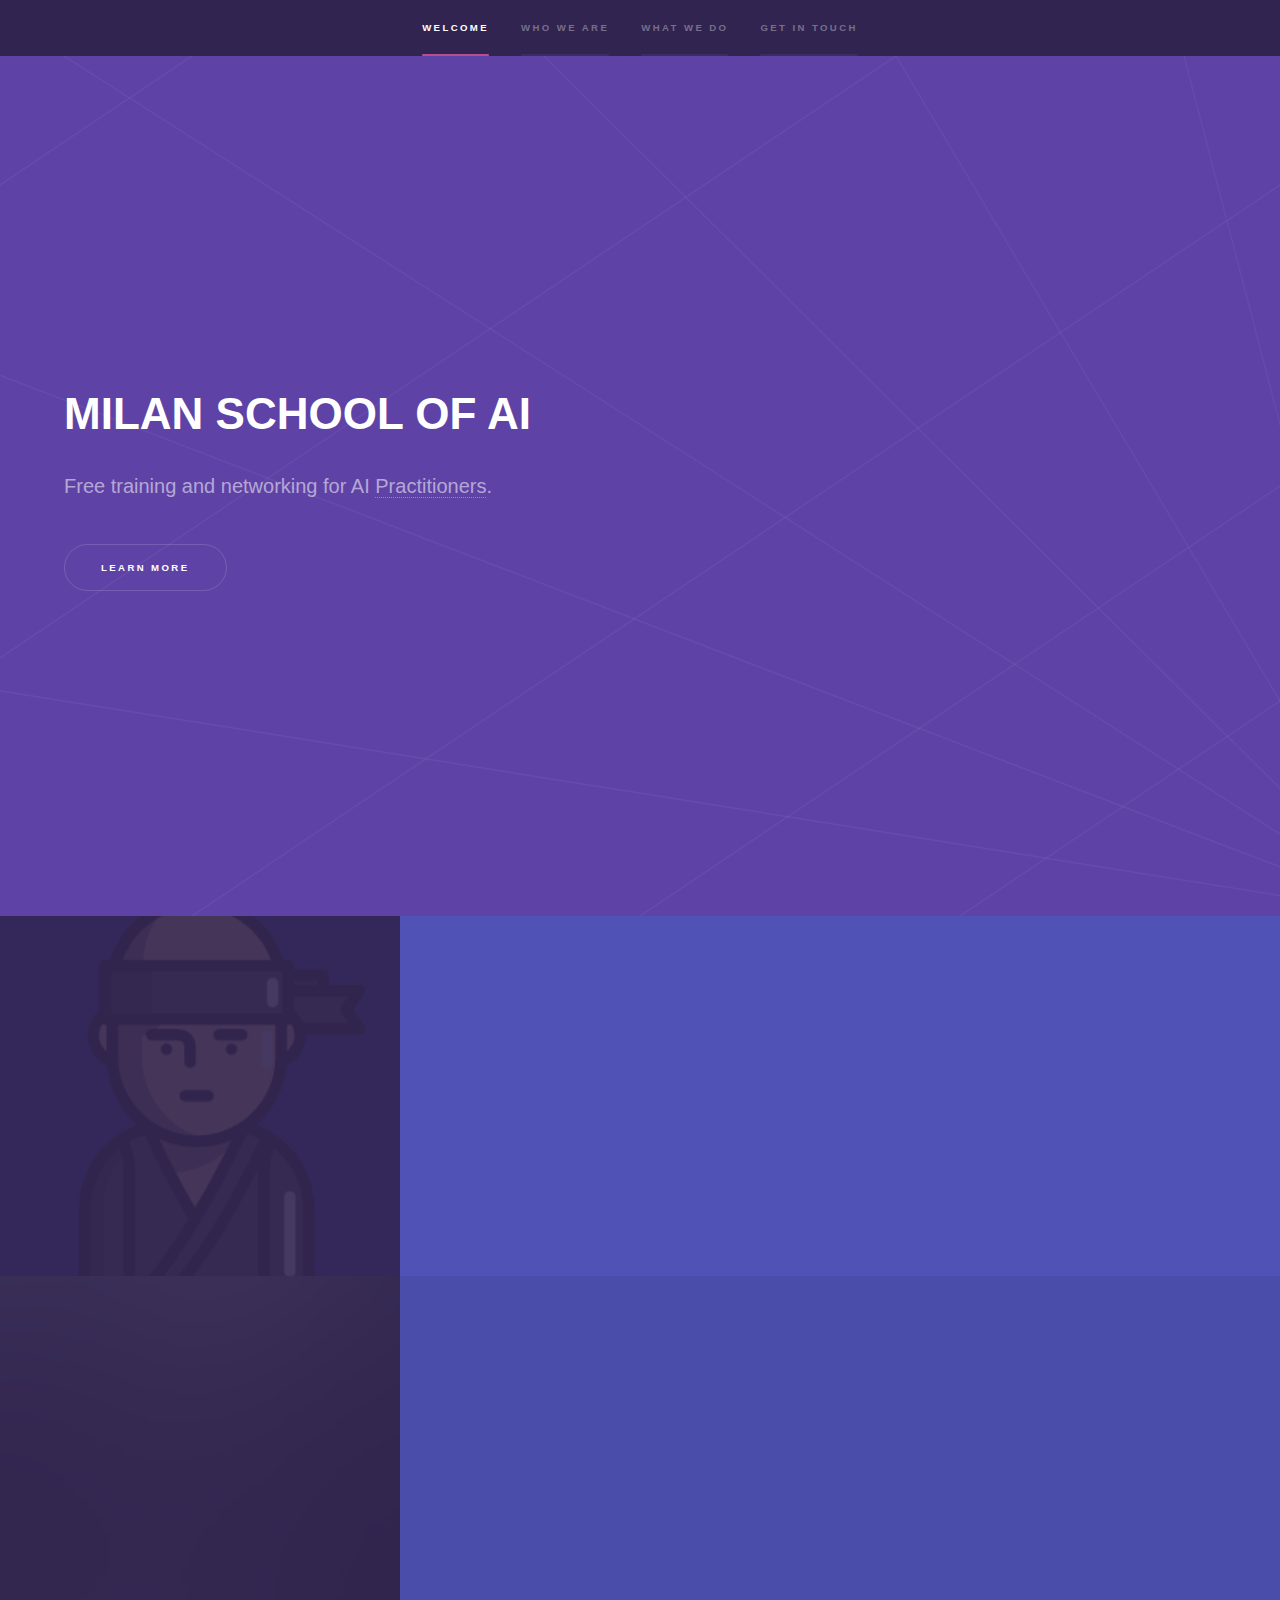
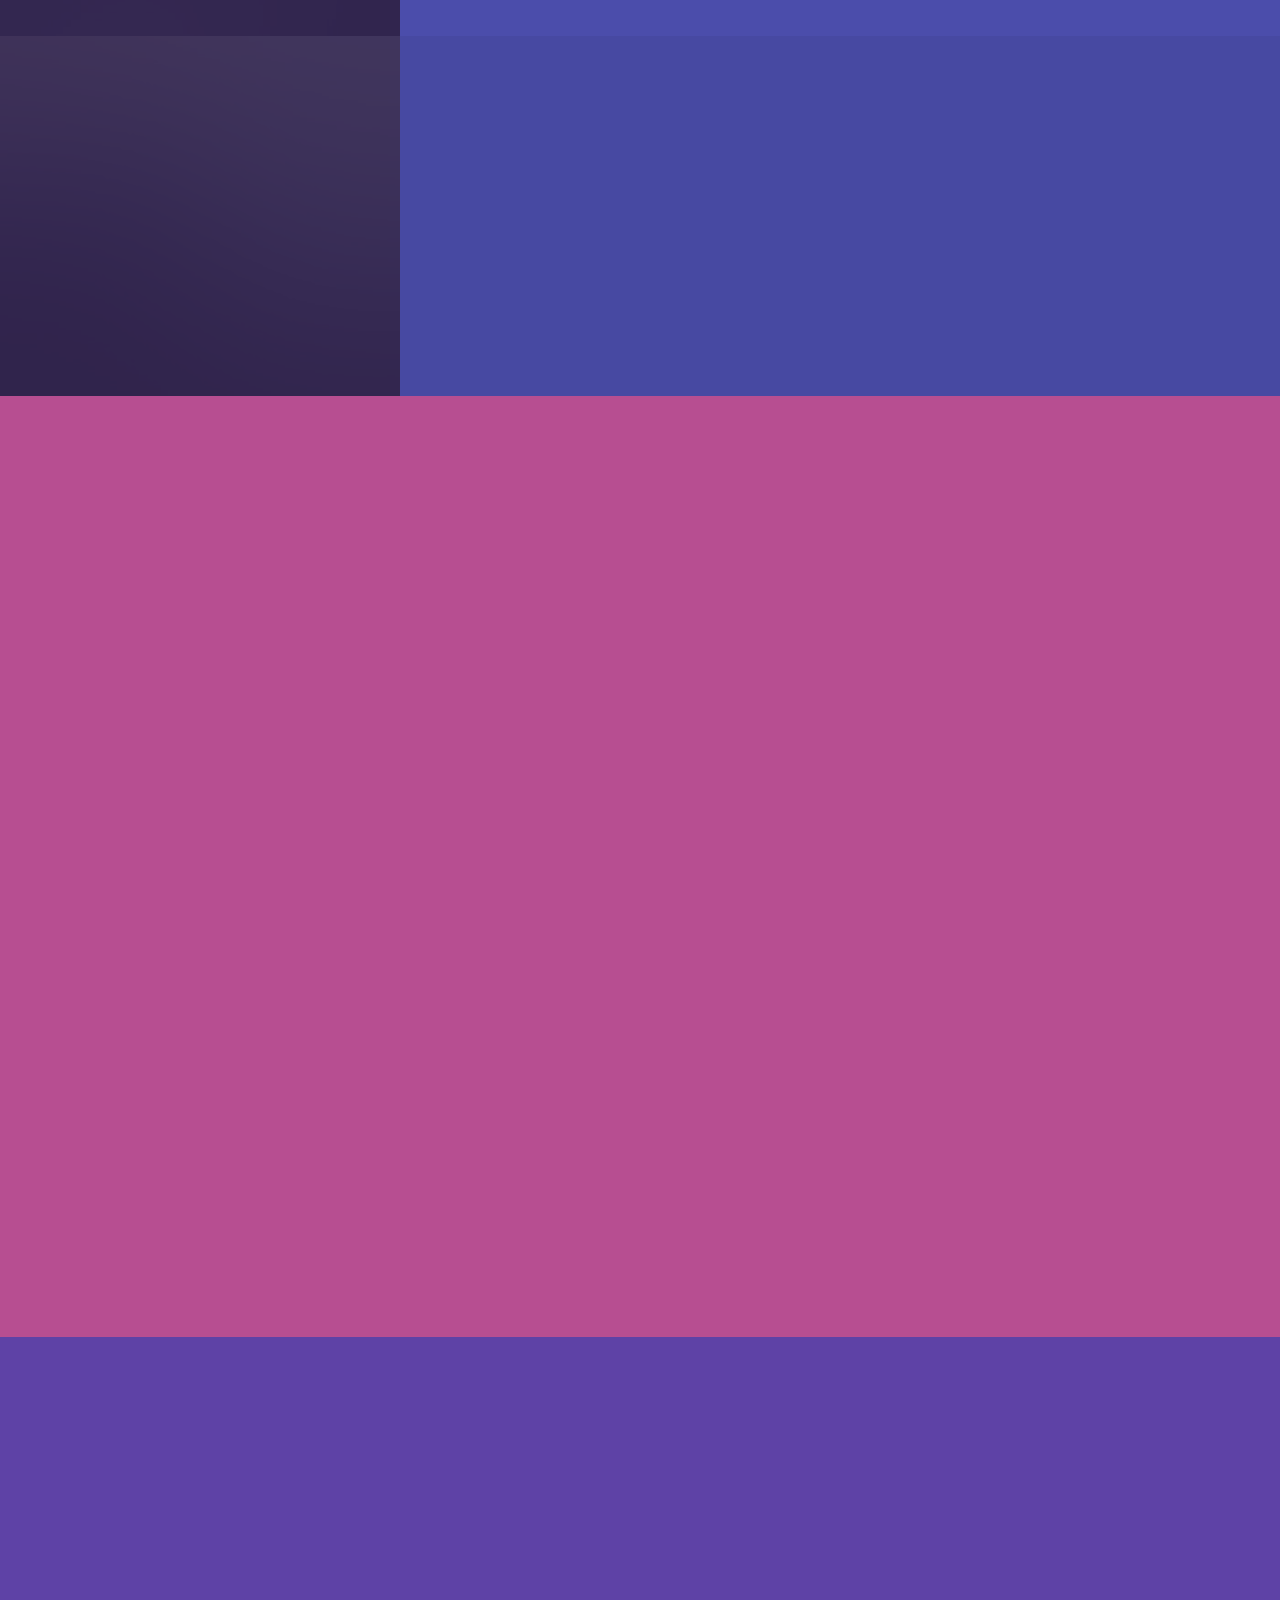
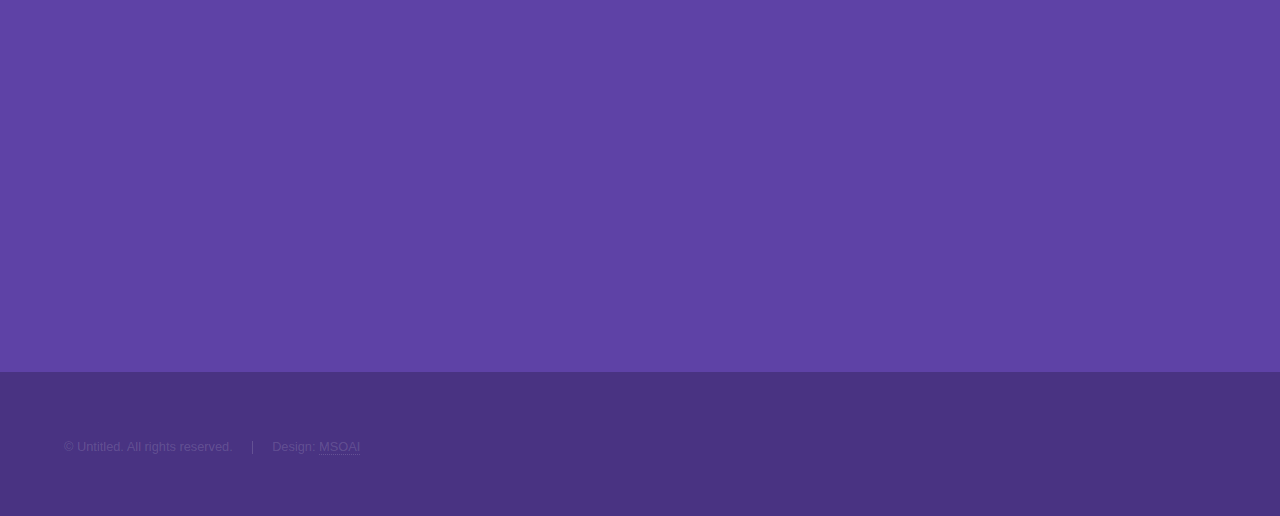
==== commit 9d36acad: "Update index.html" ====
--- a/index.html
+++ b/index.html
@@ -45,7 +45,7 @@
 				<!-- One -->
 					<section id="one" class="wrapper style2 spotlights">
 						<section>
-							<a href="#" class="image"><img src="images/pic01.jpg" alt="" data-position="center center" /></a>
+							<a href="#" class="image"><img src="images/pic01.png" alt="" data-position="center center" /></a>
 							<div class="content">
 								<div class="inner">
 									<h2>Trainers</h2>
--- a/assets/css/main.css
+++ b/assets/css/main.css
@@ -3889,4 +3889,4 @@
 				background-attachment: scroll;
 			}
 
-		}+		}
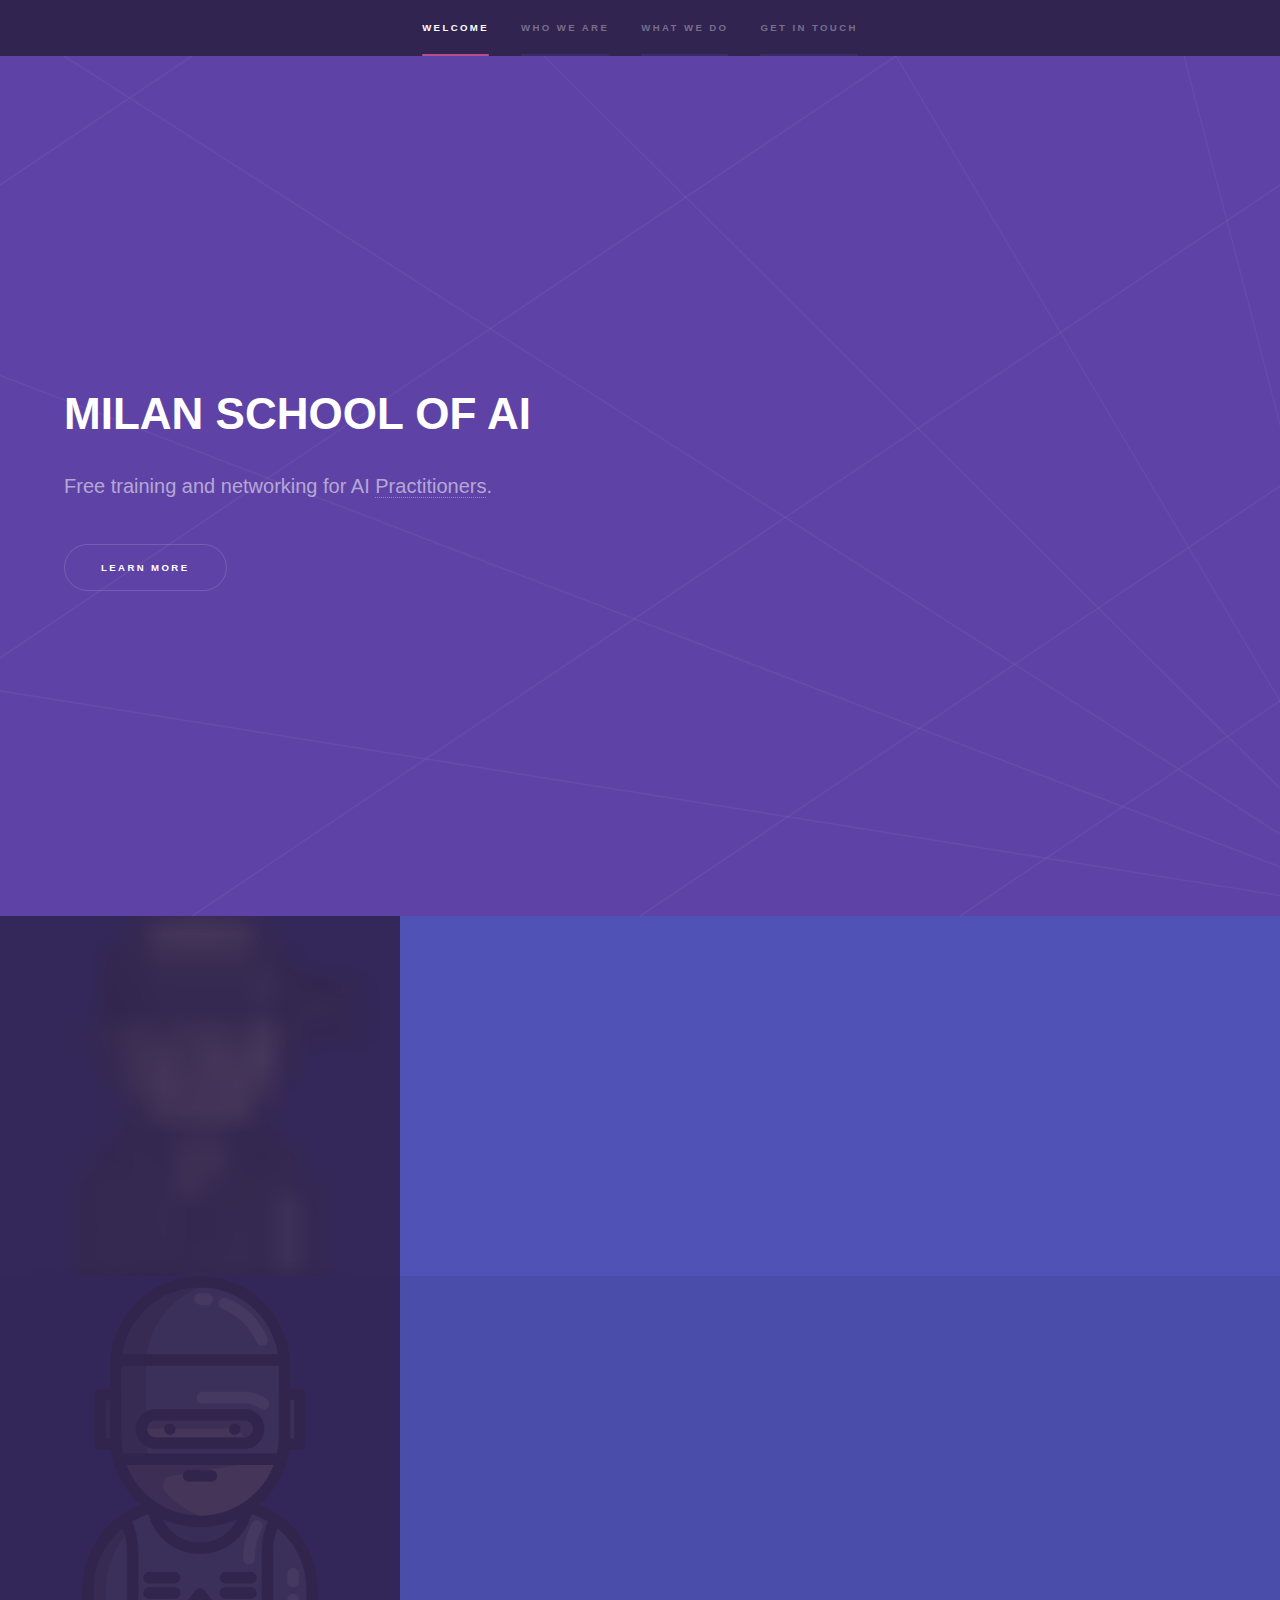
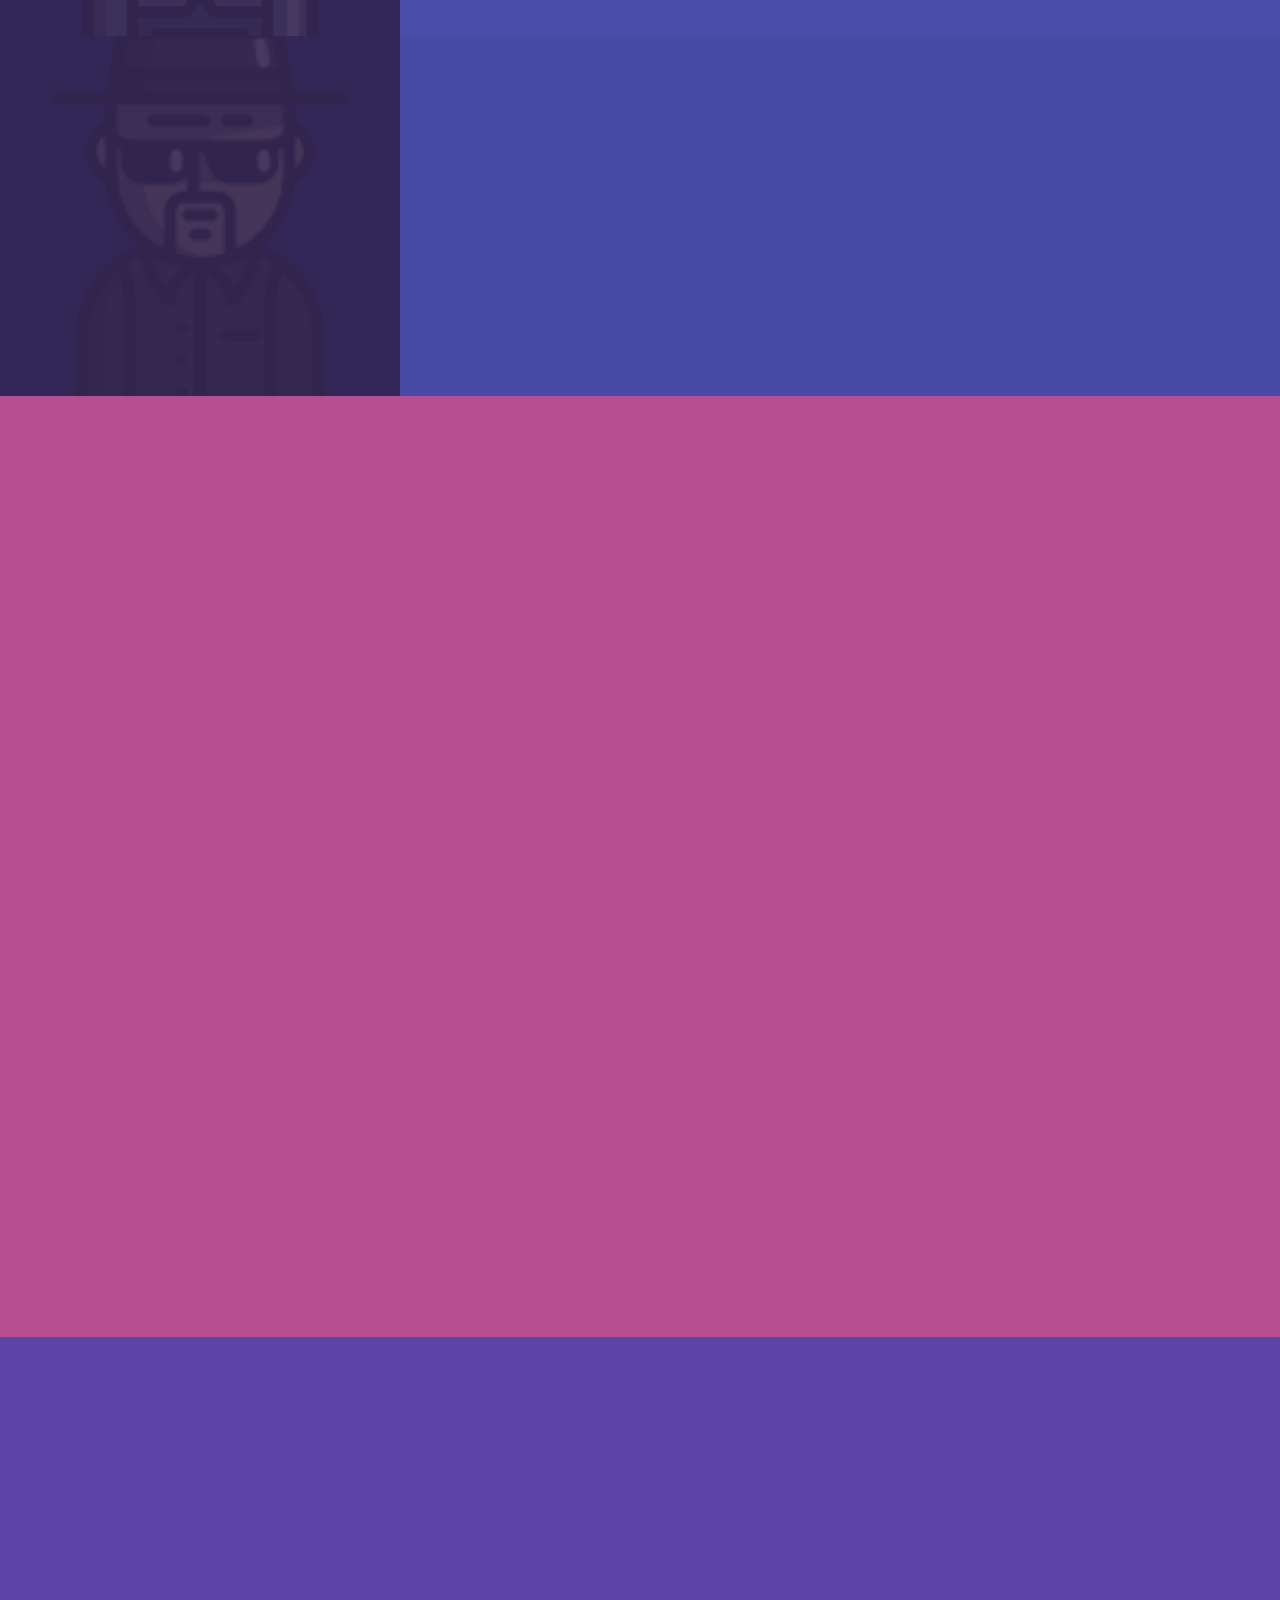
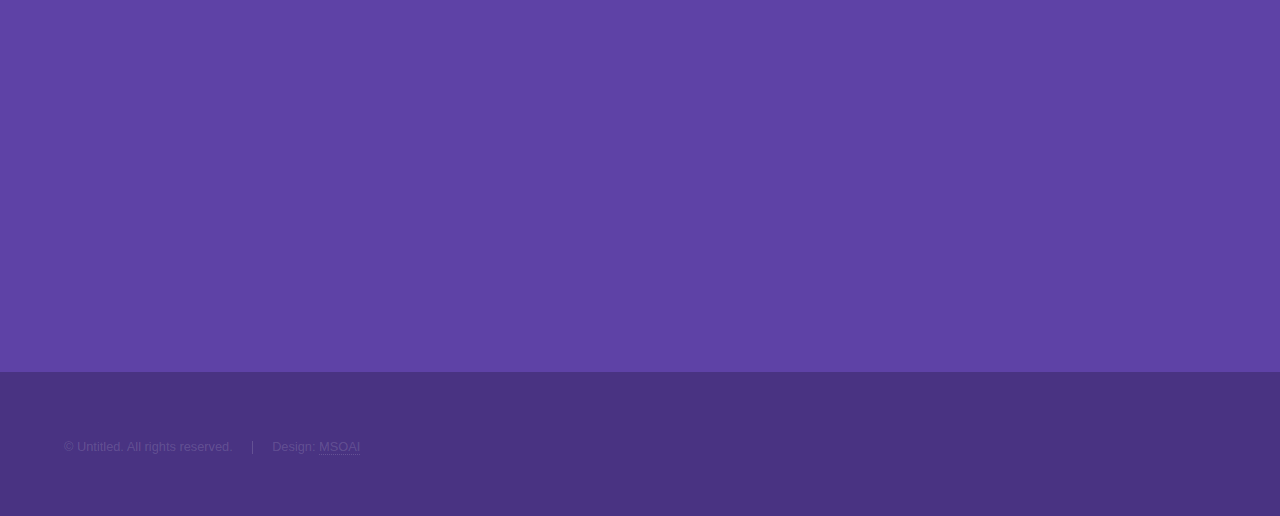
==== commit 6dd478bd: "Update index.html" ====
--- a/index.html
+++ b/index.html
@@ -57,7 +57,7 @@
 							</div>
 						</section>
 						<section>
-							<a href="#" class="image"><img src="images/pic02.jpg" alt="" data-position="top center" /></a>
+							<a href="#" class="image"><img src="images/pic02.png" alt="" data-position="top center" /></a>
 							<div class="content">
 								<div class="inner">
 									<h2>Students</h2>
@@ -69,7 +69,7 @@
 							</div>
 						</section>
 						<section>
-							<a href="#" class="image"><img src="images/pic03.jpg" alt="" data-position="25% 25%" /></a>
+							<a href="#" class="image"><img src="images/pic03.png" alt="" data-position="25% 25%" /></a>
 							<div class="content">
 								<div class="inner">
 									<h2>Supporters</h2>
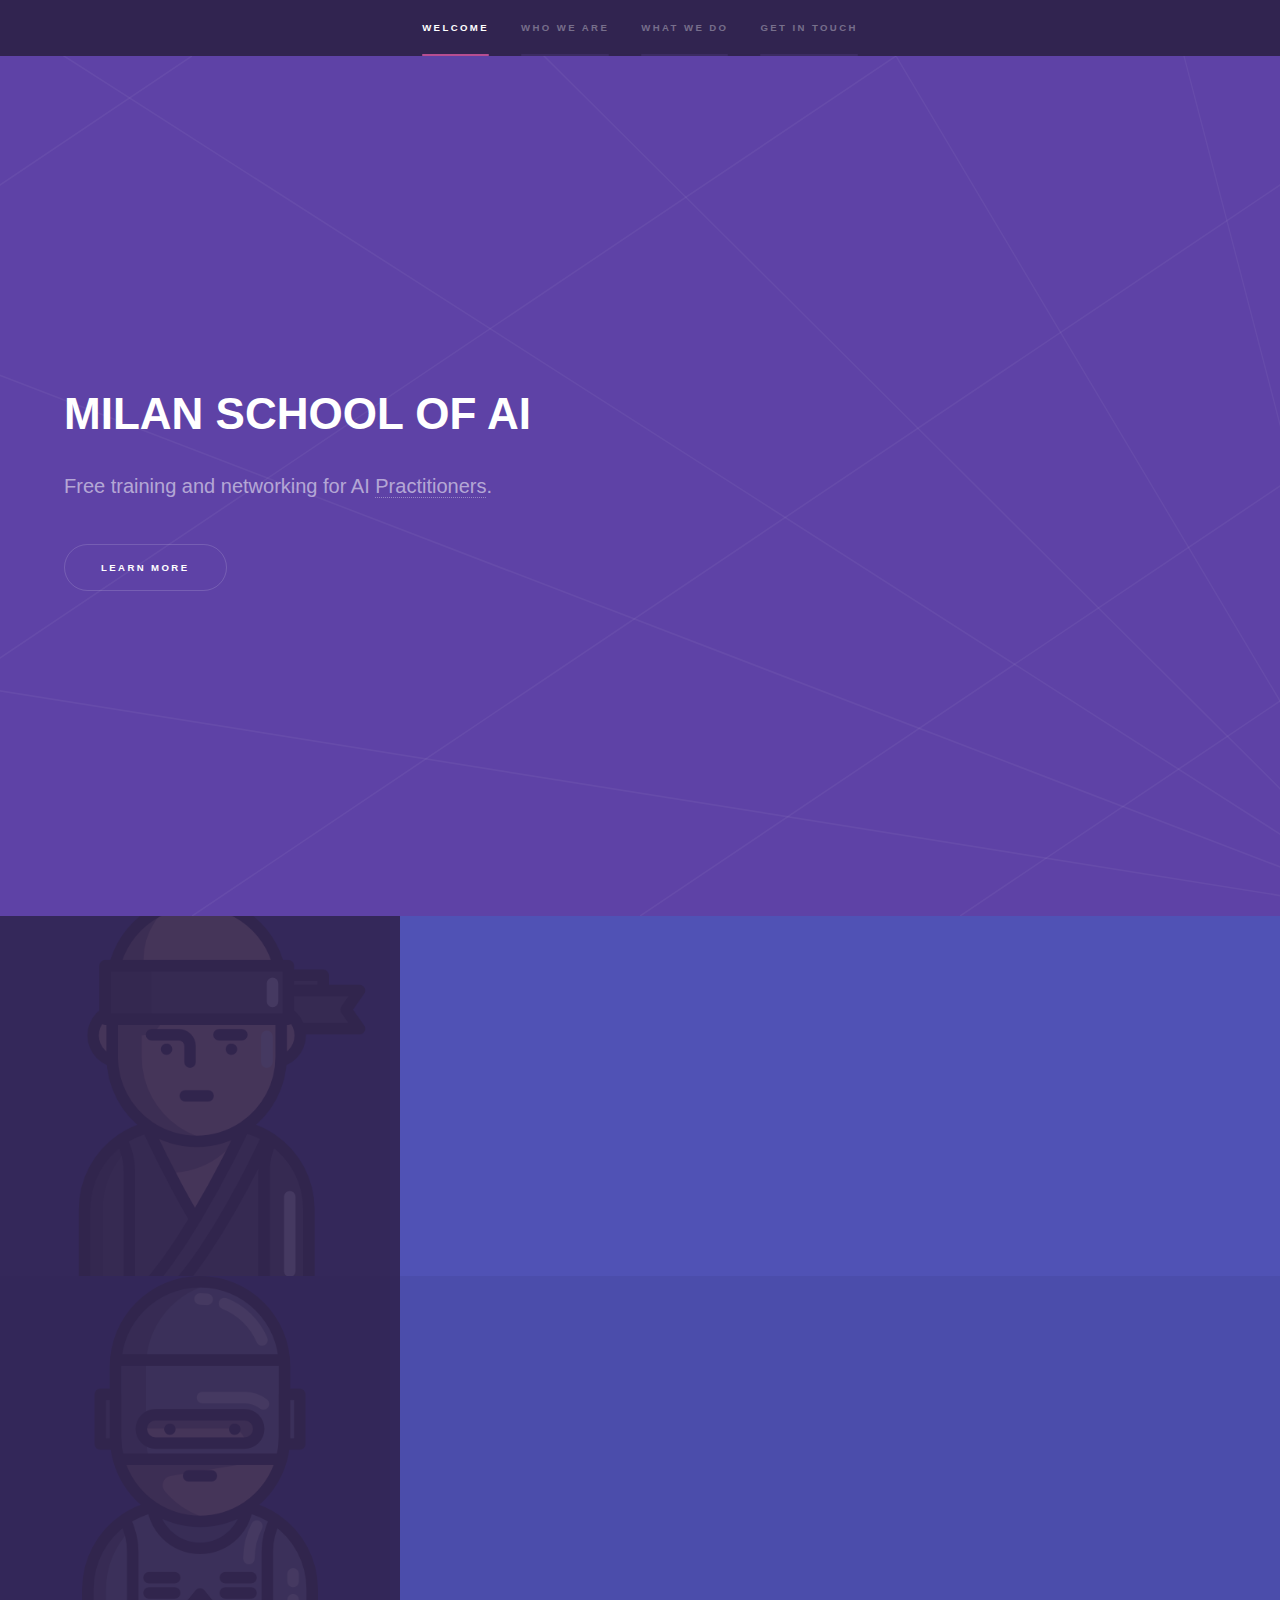
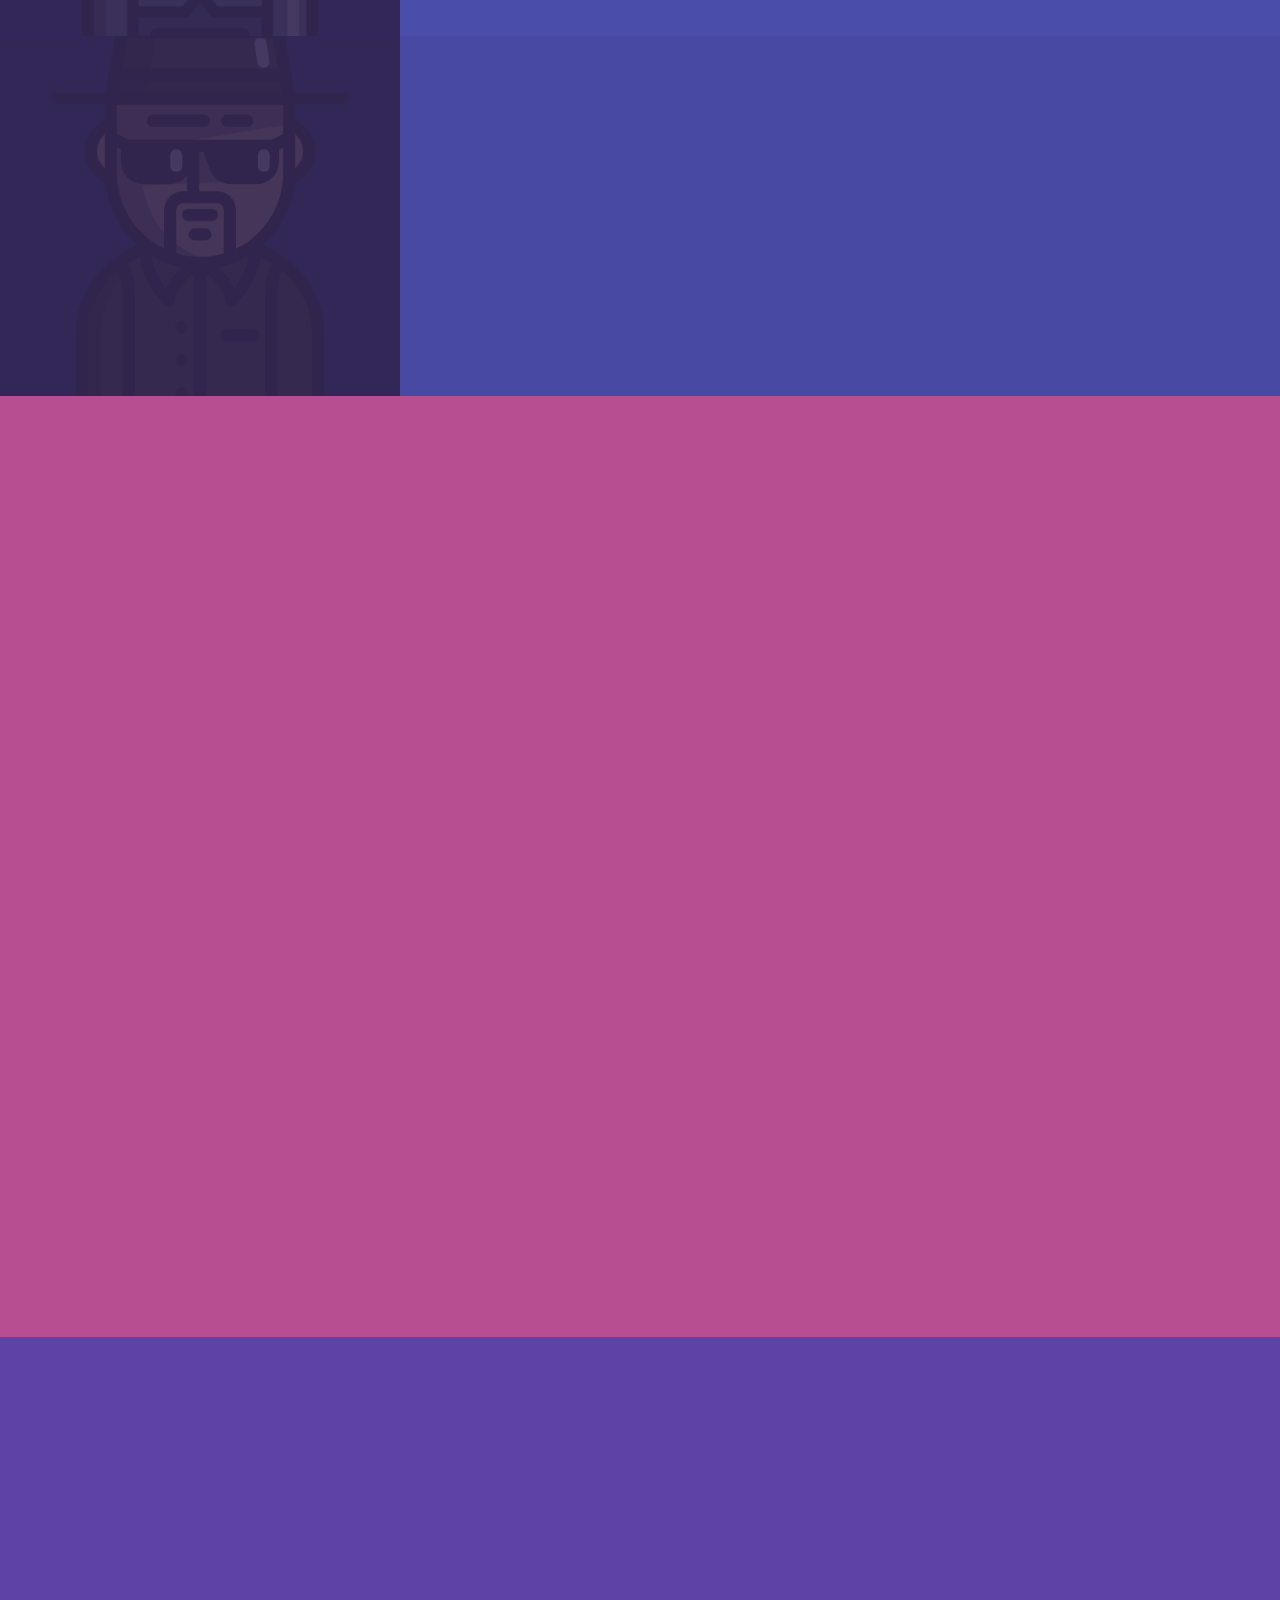
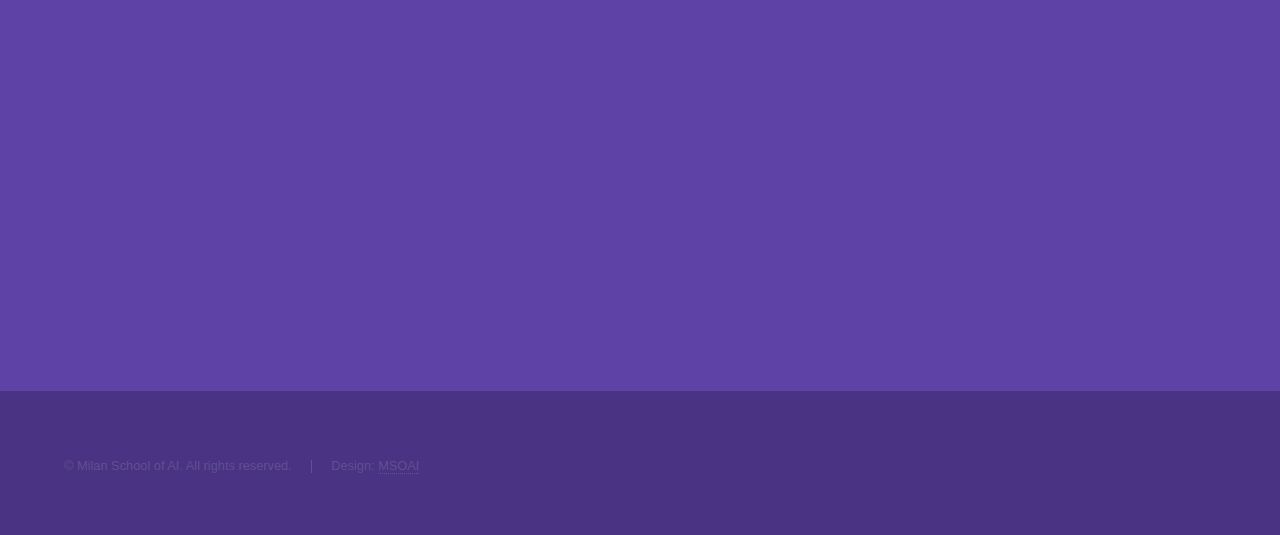
==== commit 3f14c850: "Update index.html" ====
--- a/index.html
+++ b/index.html
@@ -163,6 +163,7 @@
 										<li>
 											<h3>Email</h3>
 											<a href="#">milanschoolofai@gmail.com</a>
+											<a href="#">sefaoguzsaglam@gmail.com</a>
 										</li>
 										<li>
 											<h3>Phone</h3>
@@ -190,7 +191,7 @@
 			<footer id="footer" class="wrapper style1-alt">
 				<div class="inner">
 					<ul class="menu">
-						<li>&copy; Untitled. All rights reserved.</li><li>Design: <a href="http://milanschoolofai.com">MSOAI</a></li>
+						<li>&copy; Milan School of AI. All rights reserved.</li><li>Design: <a href="http://milanschoolofai.com">MSOAI</a></li>
 					</ul>
 				</div>
 			</footer>
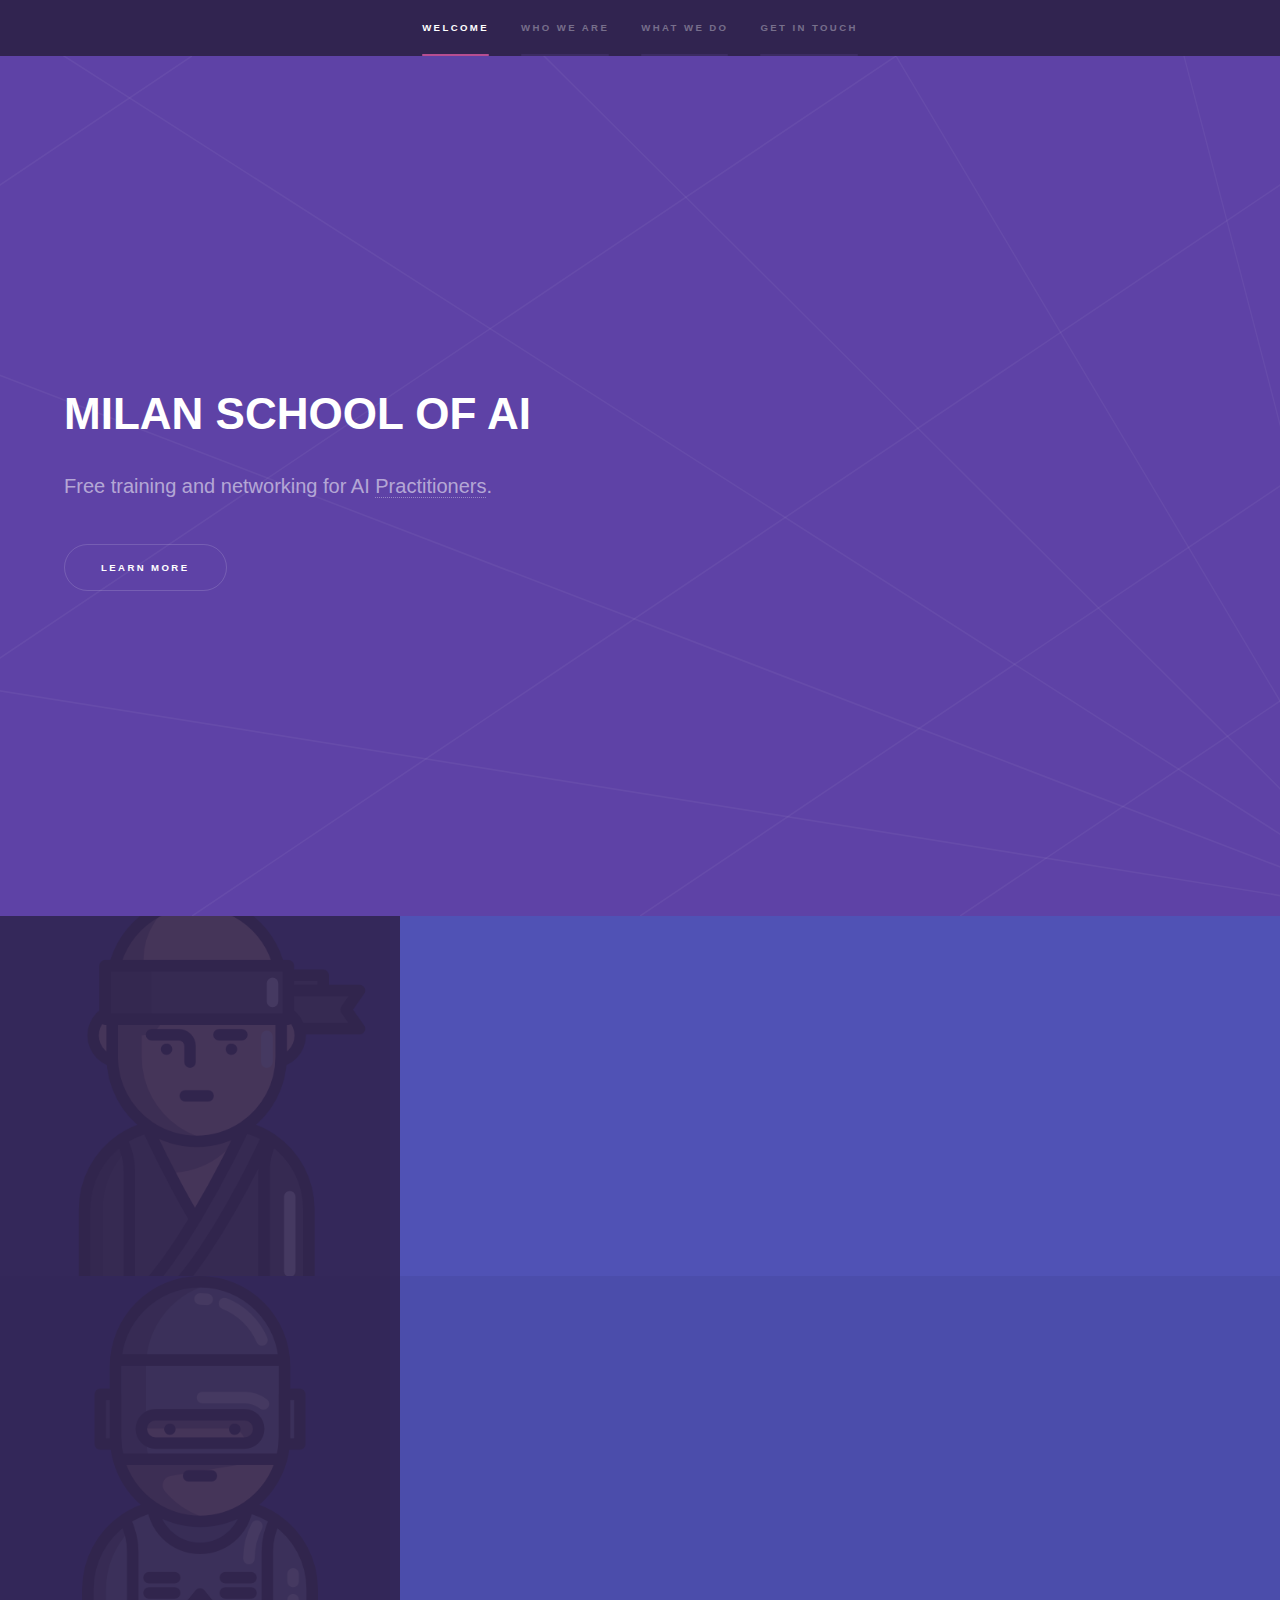
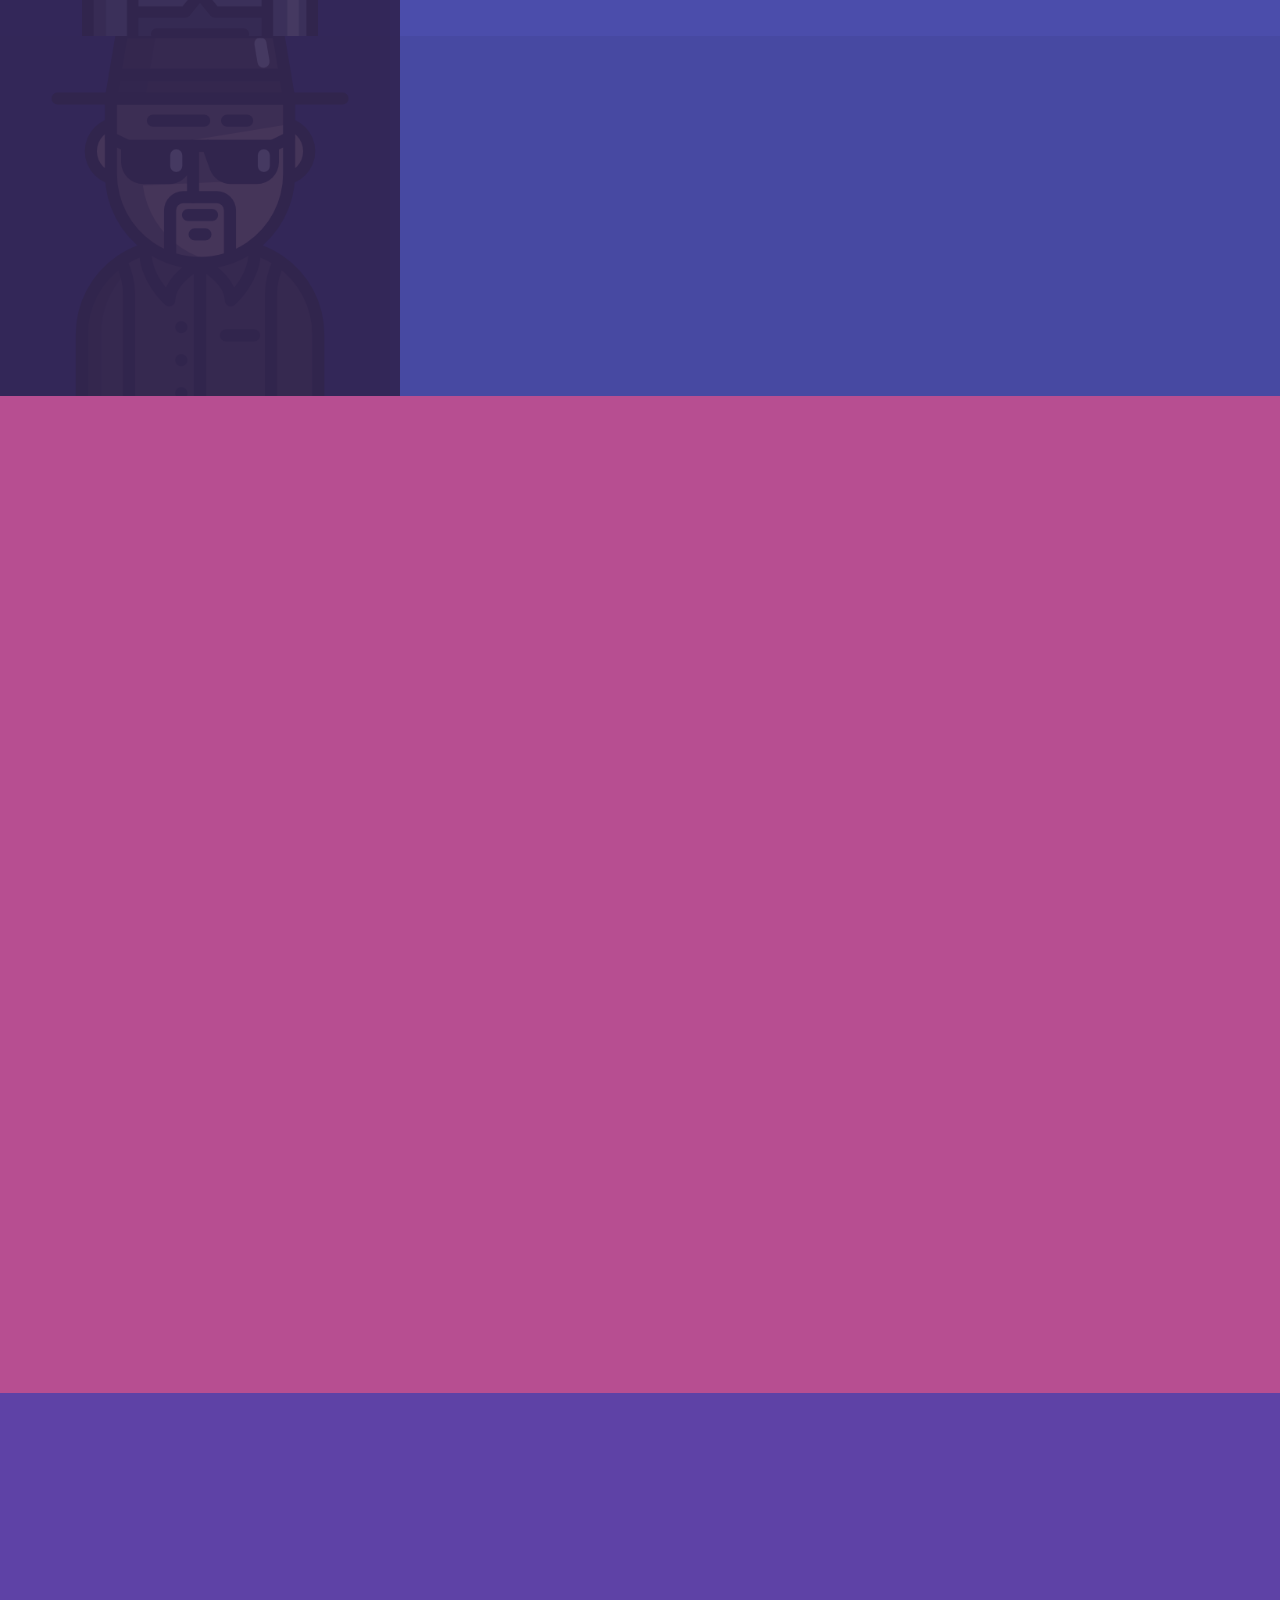
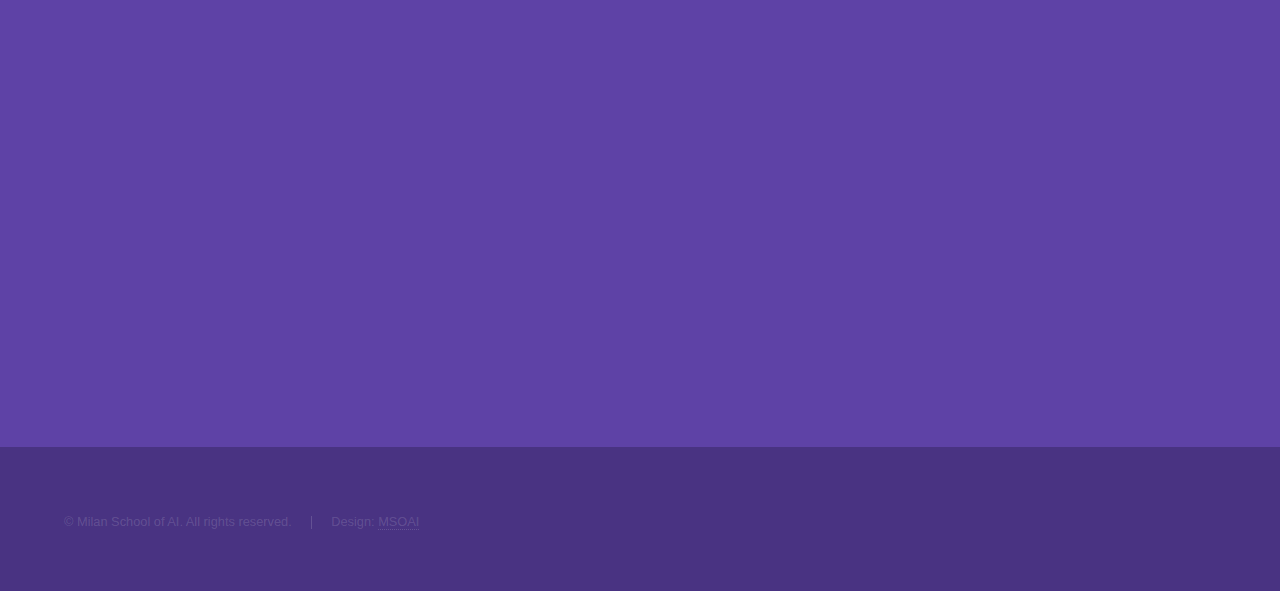
==== commit a610c763: "Update index.html" ====
--- a/index.html
+++ b/index.html
@@ -5,7 +5,16 @@
 	Free for personal and commercial use under the CCA 3.0 license (html5up.net/license)
 -->
 <html>
-	<head>
+	<head><!-- Global site tag (gtag.js) - Google Analytics -->
+		<script async src="https://www.googletagmanager.com/gtag/js?id=UA-76572413-5"></script>
+		<script>
+  			window.dataLayer = window.dataLayer || [];
+  			function gtag(){dataLayer.push(arguments);}
+  			gtag('js', new Date());
+
+  			gtag('config', 'UA-76572413-5');
+		</script>
+
 		<title>MILAN SCHOOL OF AI</title>
 		<meta charset="utf-8" />
 		<meta name="viewport" content="width=device-width, initial-scale=1, user-scalable=no" />
@@ -85,8 +94,9 @@
 				<!-- Two -->
 					<section id="two" class="wrapper style3 fade-up">
 						<div class="inner">
-							<h2>What we do</h2>
-							<p>We work to solve different world challenges.</p>
+							<h2>what we do?</h2>
+							<p>We work to solve different world challenges using AI.</p>
+							<h2>How MSOI works?</h2>
 							<div class="features">
 								<section>
 									<span class="icon major fa-code"></span>
--- a/assets/css/main.css
+++ b/assets/css/main.css
@@ -98,7 +98,7 @@
 	}
 
 	body {
-		background: #312450;
+		background: #16a085;
 	}
 
 		body.is-preload *, body.is-preload *:before, body.is-preload *:after {
@@ -197,10 +197,10 @@
 		}
 
 			h1.major:after {
-				background-image: -moz-linear-gradient(to right, #5e42a6, #b74e91);
-				background-image: -webkit-linear-gradient(to right, #5e42a6, #b74e91);
-				background-image: -ms-linear-gradient(to right, #5e42a6, #b74e91);
-				background-image: linear-gradient(to right, #5e42a6, #b74e91);
+				background-image: -moz-linear-gradient(to right, #16a085, #16a085);
+				background-image: -webkit-linear-gradient(to right, #16a085, #16a085);
+				background-image: -ms-linear-gradient(to right, #16a085, #16a085);
+				background-image: linear-gradient(to right, #16a085, #16a085);
 				-moz-transition: max-width 0.2s ease;
 				-webkit-transition: max-width 0.2s ease;
 				-ms-transition: max-width 0.2s ease;
